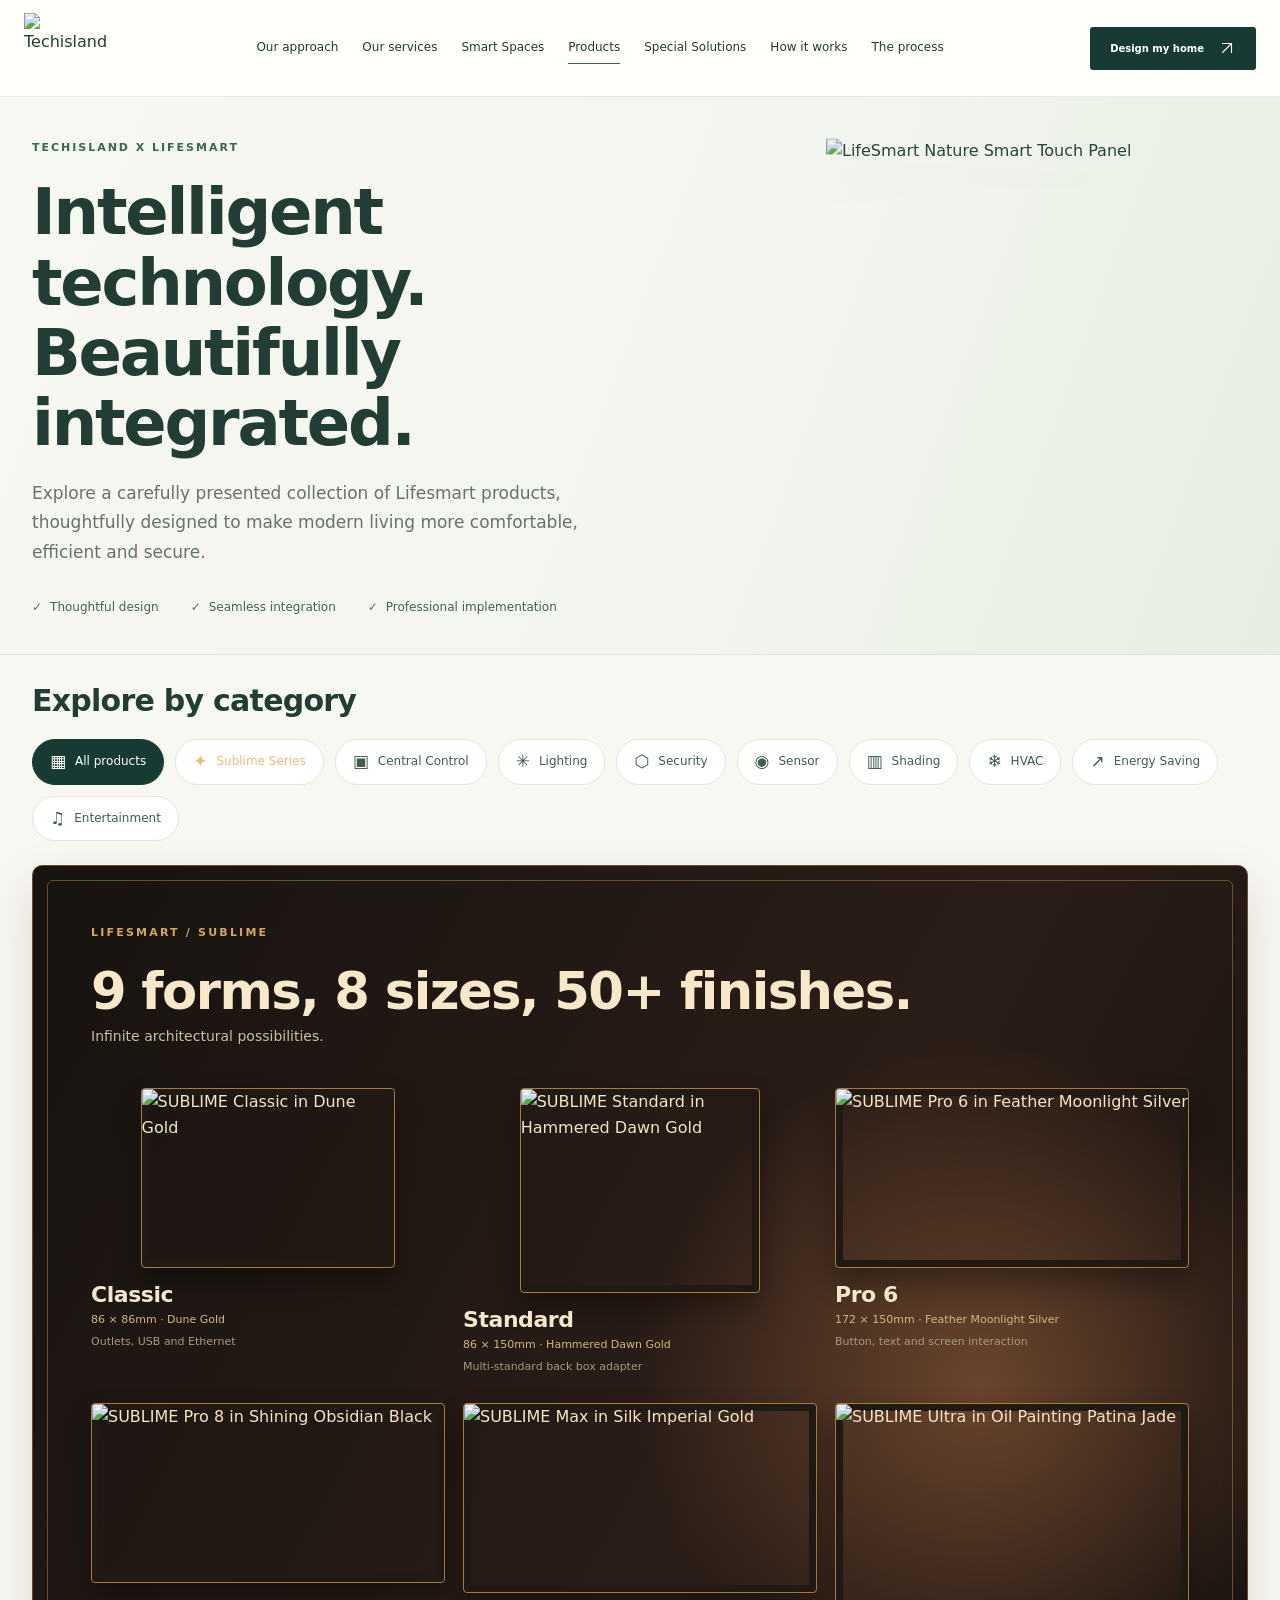
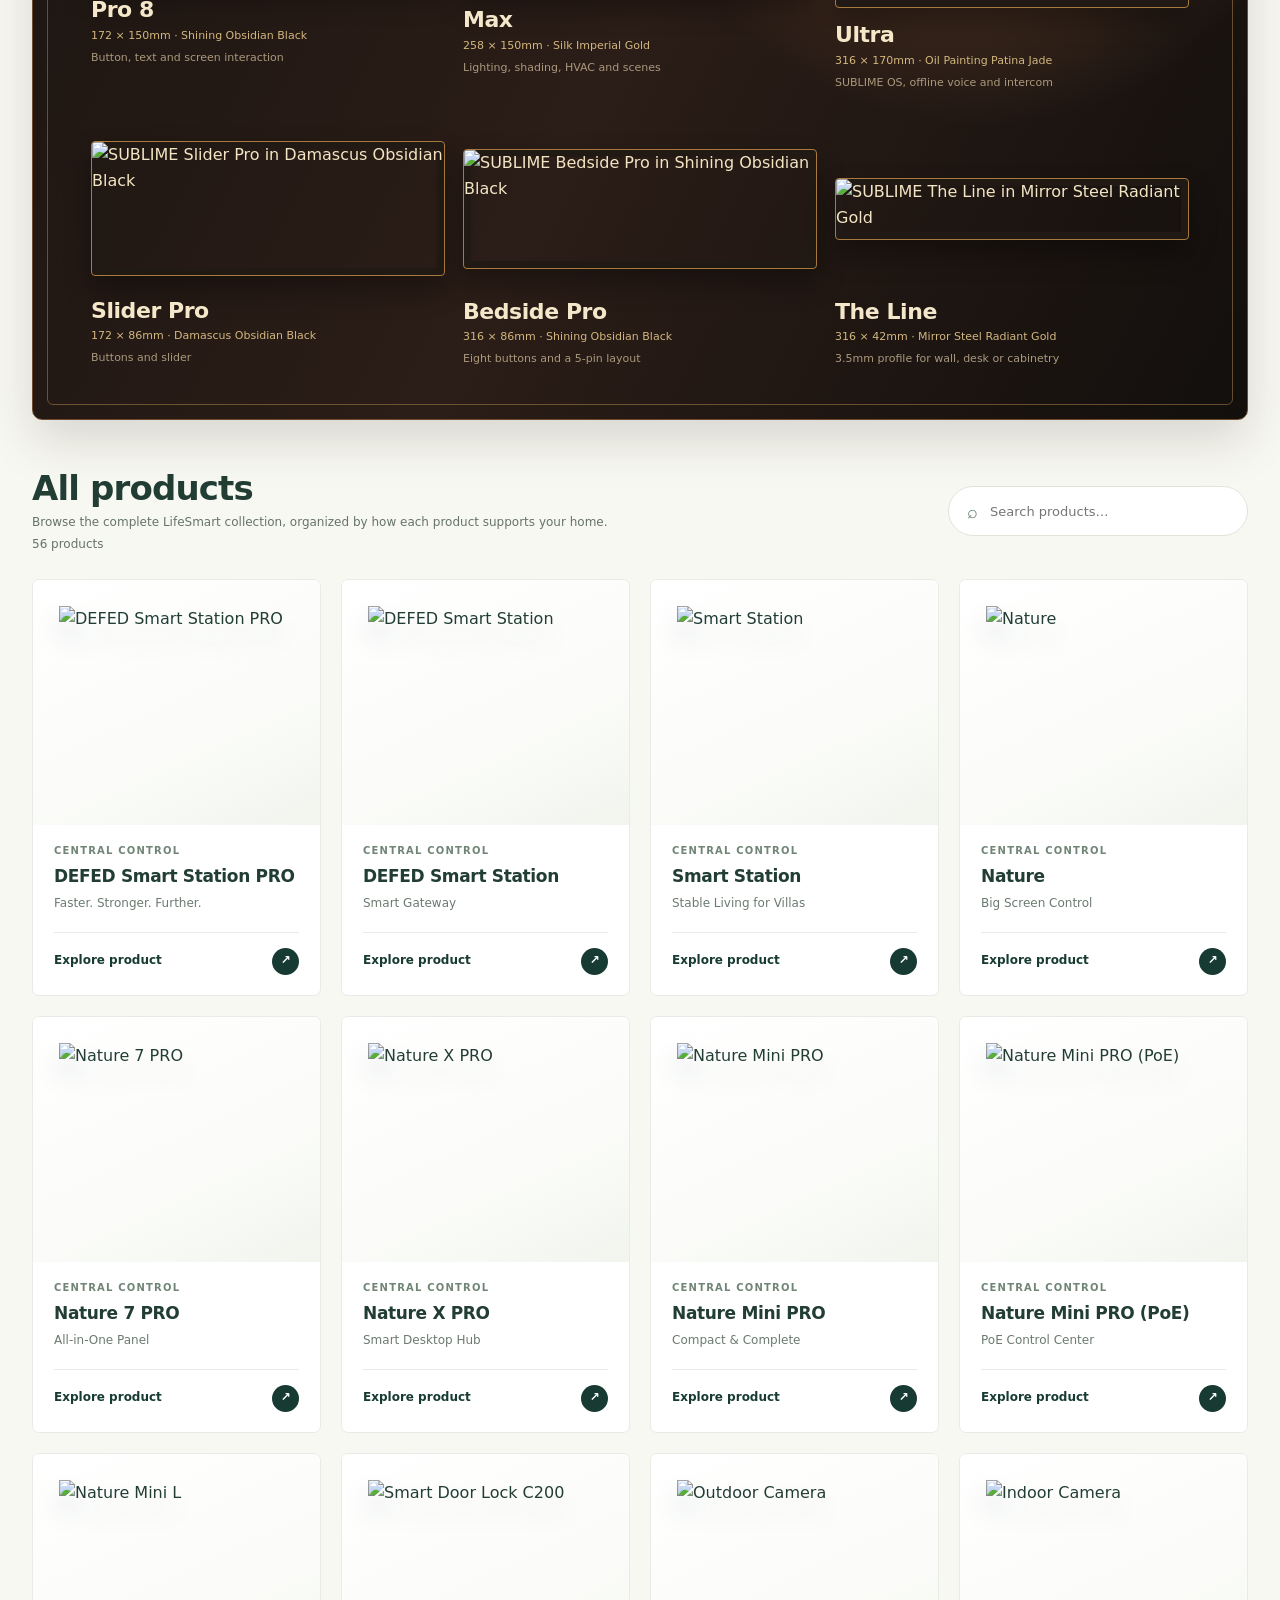
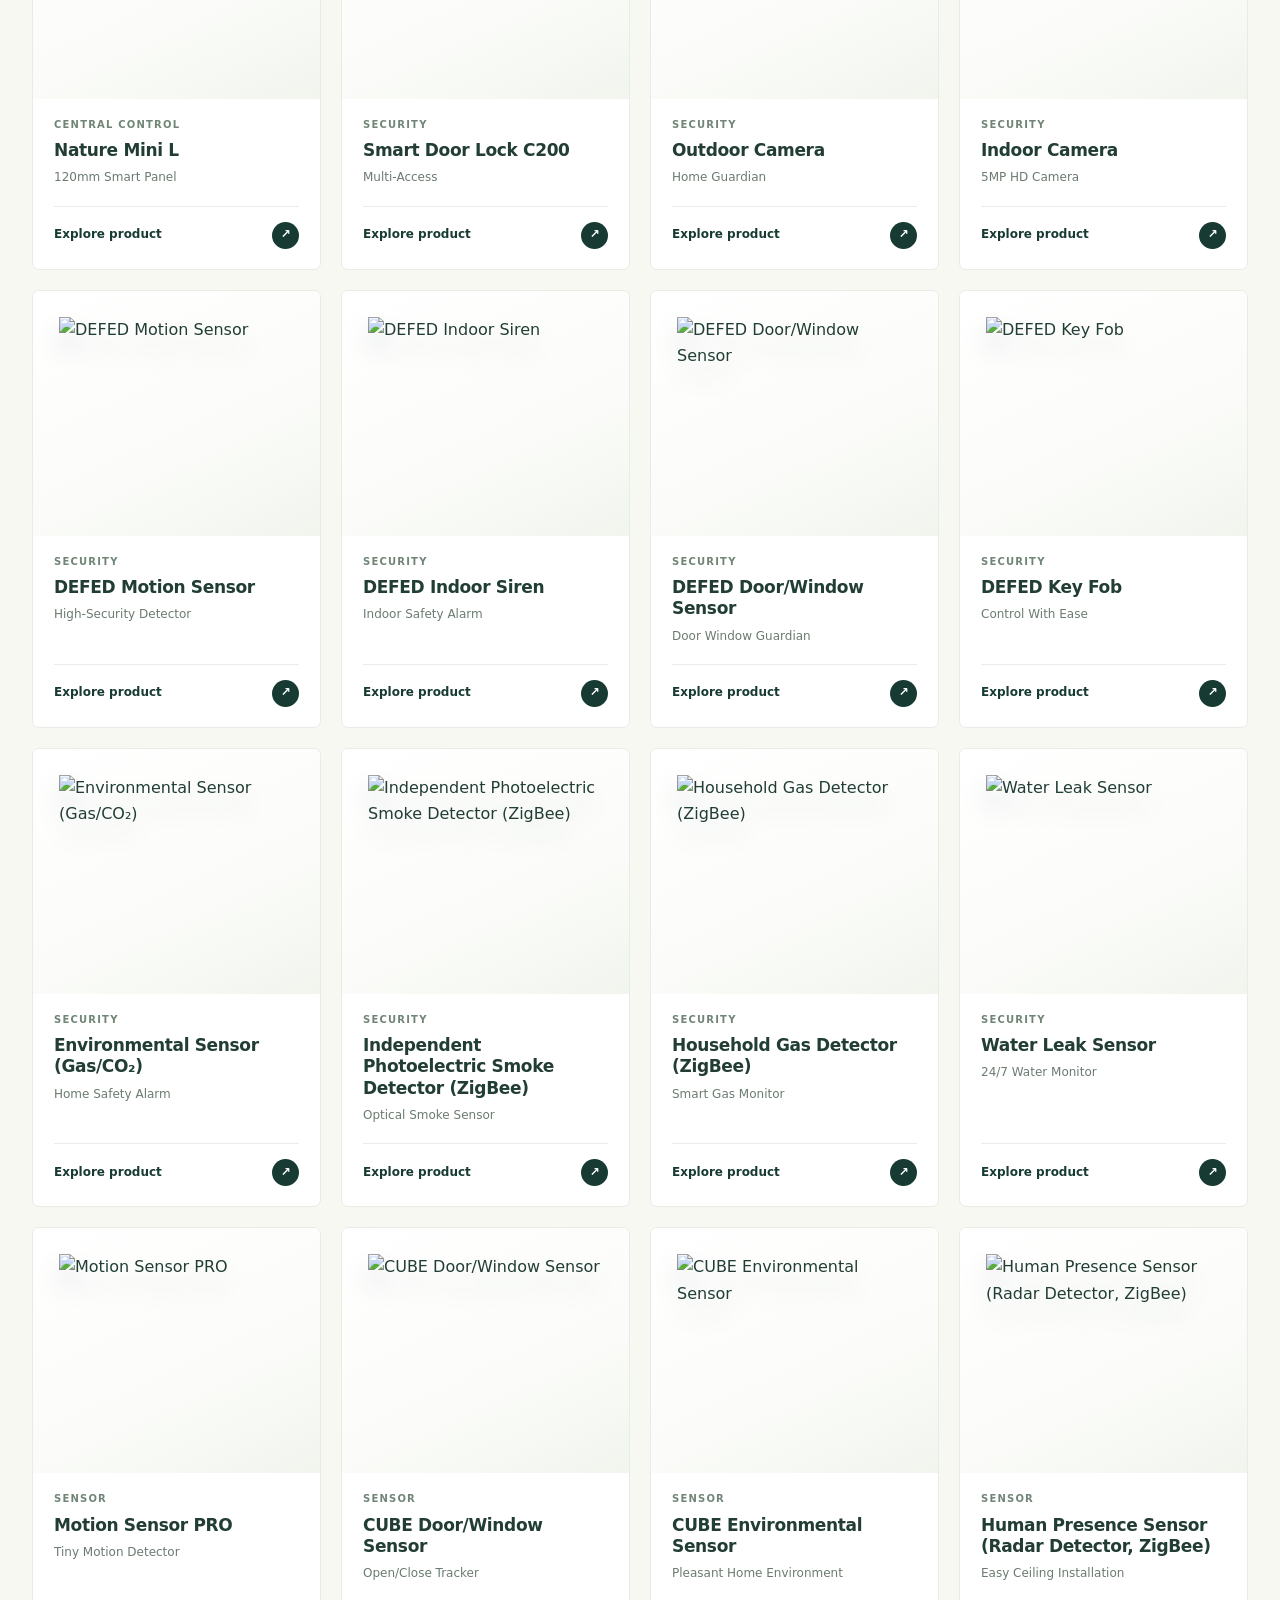
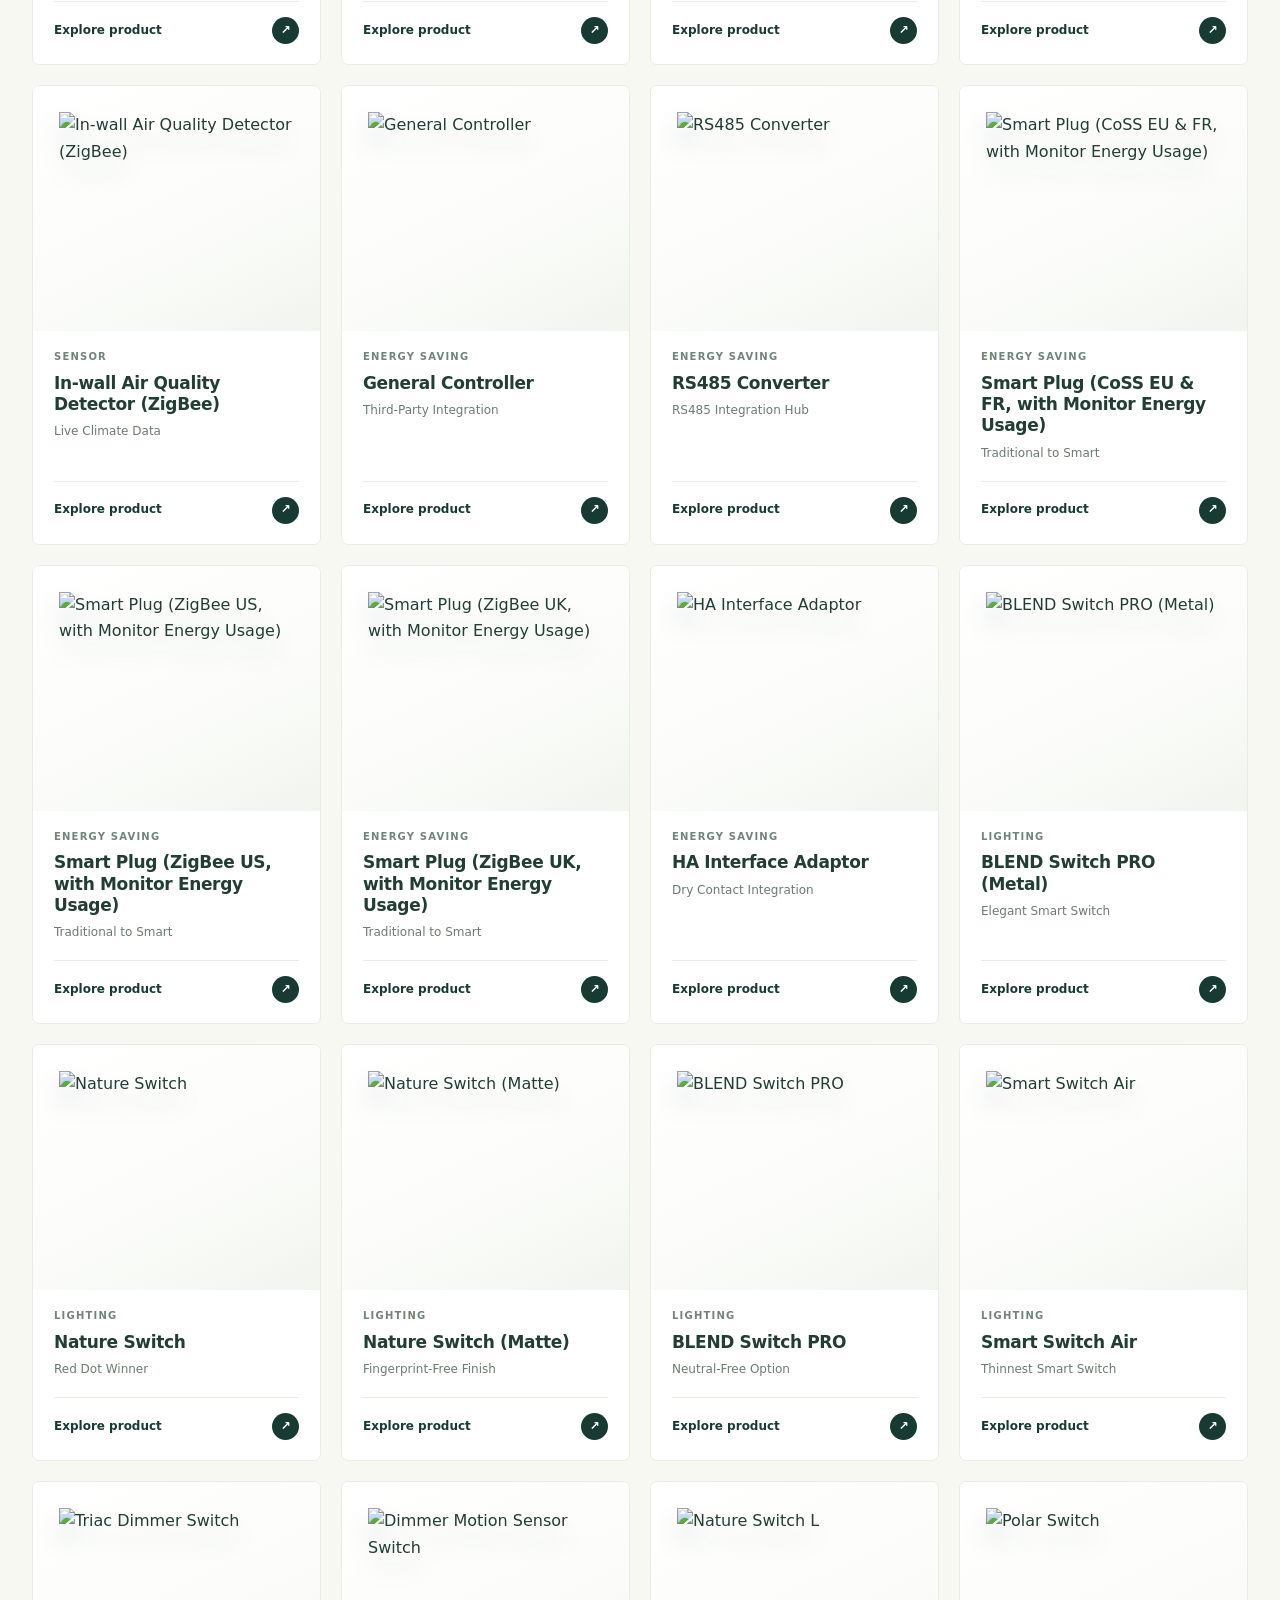
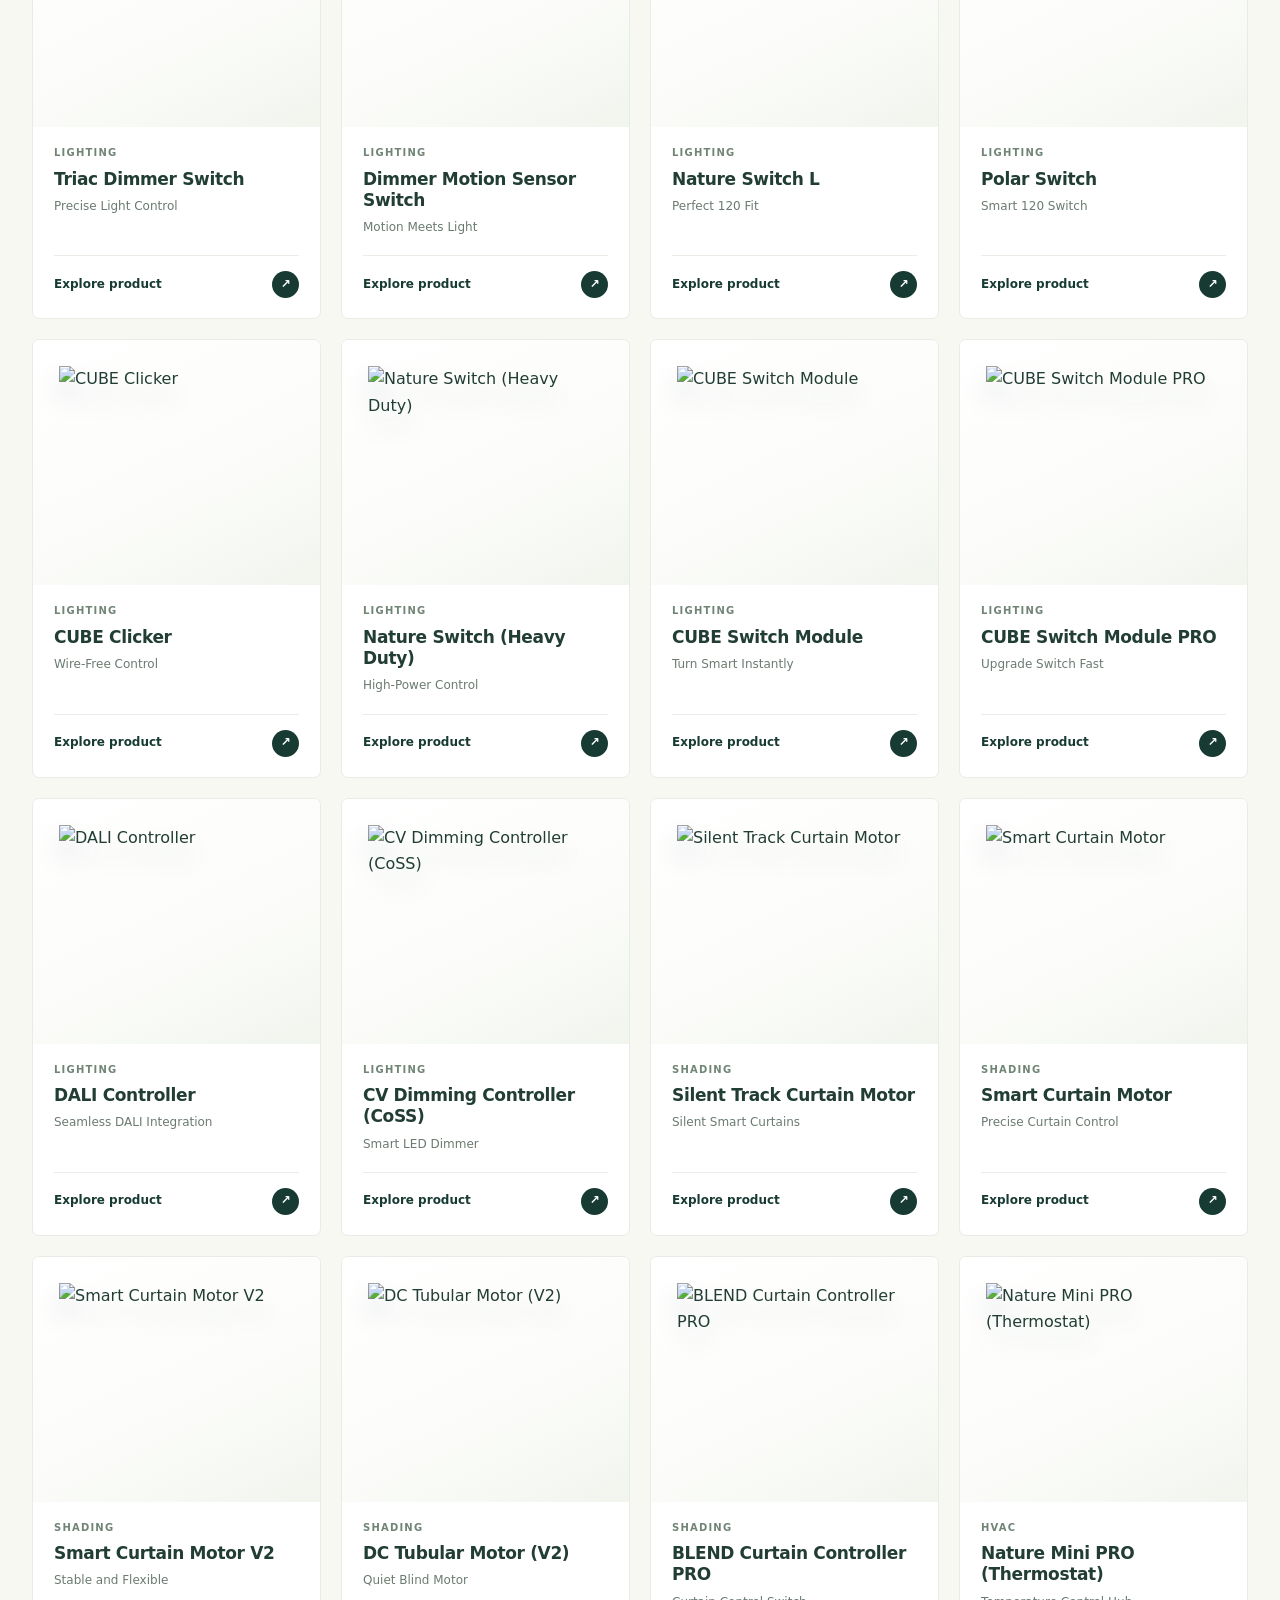
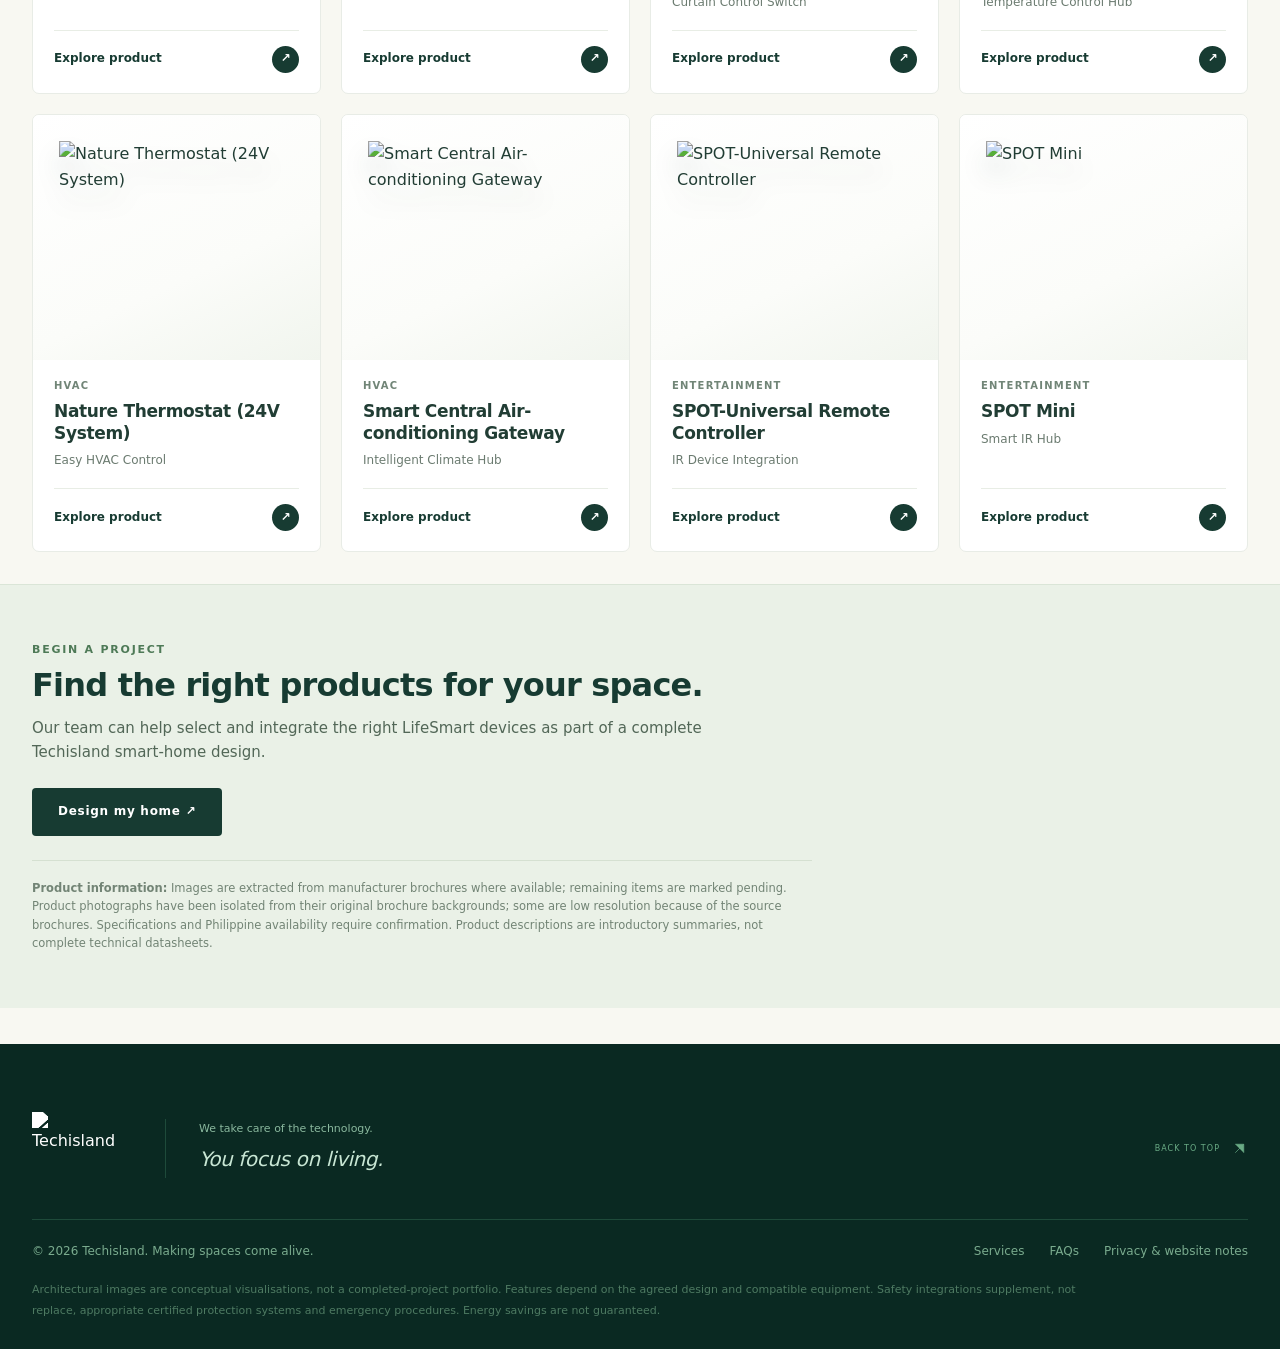
==== products/index.html @ 238e1020 "feat(security): secure admin portal, add firestore rules, fix back-to-top navigation, and update .gi" ====
<!doctype html>
<html lang="en">
  <head>
    <meta charset="utf-8" />
    <meta name="viewport" content="width=device-width,initial-scale=1" />
    <title>Products | Techisland</title>
    <link rel="icon" type="image/png" href="../assets/logo.png" />
    <link rel="stylesheet" href="../css/header.css" />
    <link rel="stylesheet" href="../css/products.css" />
  </head>
  <body id="top">
    <svg
      class="icon-library"
      xmlns="http://www.w3.org/2000/svg"
      aria-hidden="true"
      style="display: none"
    >
      <defs>
        <symbol id="i-up-right" viewBox="0 0 24 24">
          <path d="M6 18 18 6M6 6h12v12" />
        </symbol>
        <symbol id="i-menu" viewBox="0 0 24 24">
          <path d="M4 7h16M4 12h16M4 17h16" />
        </symbol>
        <symbol id="i-close" viewBox="0 0 24 24">
          <path d="m6 6 12 12M18 6 6 18" />
        </symbol>
      </defs>
    </svg>
    <header class="site-header">
      <div class="nav-shell">
        <a
          class="brand"
          href="../"
          aria-label="Techisland Smarthome, home"
          ><img
            src="../assets/logo.png"
            alt="Techisland"
            width="650"
            height="530"
          /><span class="brand-descriptor"
            >SMART HOME<br />DESIGN STUDIO</span
          ></a
        >
        <nav class="main-nav" id="main-nav" aria-label="Main navigation">
          <a href="../#approach">Our approach</a
          ><a href="../#services">Our services</a
          ><a href="../smart-spaces/">Smart Spaces</a
          ><a href="../products/" class="active">Products</a
          ><a href="../special-solutions/">Special Solutions</a
          ><a href="../#how-it-works">How it works</a
          ><a href="../#process">The process</a
          ><a class="nav-mobile-cta" href="../#consultation"
            >Design my home
            <svg class="icon" aria-hidden="true">
              <use href="#i-up-right"></use></svg
          ></a>
        </nav>
        <a
          class="button button-forest nav-cta"
          href="../#consultation"
          >Design my home
          <svg class="icon" aria-hidden="true">
            <use href="#i-up-right"></use></svg
        ></a>
        <button
          class="menu-toggle"
          aria-controls="main-nav"
          aria-expanded="false"
          aria-label="Open navigation"
        >
          <svg class="icon" aria-hidden="true"><use href="#i-menu"></use></svg>
        </button>
      </div>
    </header>
    <section class="catalog-hero">
      <img
        class="hero-device"
        src="../assets/products/touch-panel.svg"
        alt="LifeSmart Nature Smart Touch Panel"
      />
      <div class="wrap">
        <div class="eyebrow">Techisland x Lifesmart</div>
        <h1>Intelligent technology.<br />Beautifully integrated.</h1>
        <p>
          Explore a carefully presented collection of Lifesmart products,
          thoughtfully designed to make modern living more comfortable,
          efficient and secure.
        </p>
        <div class="hero-meta">
          <span>Thoughtful design</span><span>Seamless integration</span
          ><span>Professional implementation</span>
        </div>
      </div>
    </section>
    <main class="catalog-main">
      <div class="wrap">
        <div class="category-bar">
          <h2 class="category-title">Explore by category</h2>
          <div class="filters">
            <button type="button" class="filter-chip active" data-category="">
              <span class="chip-icon">▦</span><span>All products</span></button
            ><button
              type="button"
              class="filter-chip filter-chip-sublime"
              data-category="Sublime Series"
            >
              <span class="chip-icon">✦</span
              ><span>Sublime Series</span></button
            ><button
              type="button"
              class="filter-chip"
              data-category="Central Control"
            >
              <span class="chip-icon">▣</span
              ><span>Central Control</span></button
            ><button type="button" class="filter-chip" data-category="Lighting">
              <span class="chip-icon">✳</span><span>Lighting</span></button
            ><button type="button" class="filter-chip" data-category="Security">
              <span class="chip-icon">⬡</span><span>Security</span></button
            ><button type="button" class="filter-chip" data-category="Sensor">
              <span class="chip-icon">◉</span><span>Sensor</span></button
            ><button type="button" class="filter-chip" data-category="Shading">
              <span class="chip-icon">▥</span><span>Shading</span></button
            ><button type="button" class="filter-chip" data-category="HVAC">
              <span class="chip-icon">❄</span><span>HVAC</span></button
            ><button
              type="button"
              class="filter-chip"
              data-category="Energy Saving"
            >
              <span class="chip-icon">↗</span><span>Energy Saving</span></button
            ><button
              type="button"
              class="filter-chip"
              data-category="Entertainment"
            >
              <span class="chip-icon">♫</span><span>Entertainment</span>
            </button>
          </div>
        </div>
        <section
          class="sublime-series"
          id="sublime-series"
          aria-labelledby="sublime-series-title"
        >
          <div class="sublime-series-heading">
            <span class="sublime-eyebrow">LifeSmart / Sublime</span>
            <h2 id="sublime-series-title">9 forms, 8 sizes, 50+ finishes.</h2>
            <p>Infinite architectural possibilities.</p>
          </div>
          <div class="sublime-products">
            <article class="sublime-product">
              <div class="sublime-product-tile sublime-tile-small">
                <img
                  src="../assets/products/sublime/background-0.webp"
                  alt="SUBLIME Classic in Dune Gold"
                  loading="lazy"
                />
              </div>
              <h3>Classic</h3>
              <p>86 × 86mm · Dune Gold</p>
              <span>Outlets, USB and Ethernet</span>
            </article>
            <article class="sublime-product">
              <div class="sublime-product-tile sublime-tile-tall">
                <img
                  src="../assets/products/sublime/background-1.webp"
                  alt="SUBLIME Standard in Hammered Dawn Gold"
                  loading="lazy"
                />
              </div>
              <h3>Standard</h3>
              <p>86 × 150mm · Hammered Dawn Gold</p>
              <span>Multi-standard back box adapter</span>
            </article>
            <article class="sublime-product">
              <div class="sublime-product-tile sublime-tile-wide">
                <img
                  src="../assets/products/sublime/background-2.webp"
                  alt="SUBLIME Pro 6 in Feather Moonlight Silver"
                  loading="lazy"
                />
              </div>
              <h3>Pro 6</h3>
              <p>172 × 150mm · Feather Moonlight Silver</p>
              <span>Button, text and screen interaction</span>
            </article>
            <article class="sublime-product">
              <div
                class="sublime-product-tile sublime-tile-wide sublime-tile-black"
              >
                <img
                  src="../assets/products/sublime/background-3.webp"
                  alt="SUBLIME Pro 8 in Shining Obsidian Black"
                  loading="lazy"
                />
              </div>
              <h3>Pro 8</h3>
              <p>172 × 150mm · Shining Obsidian Black</p>
              <span>Button, text and screen interaction</span>
            </article>
            <article class="sublime-product">
              <div class="sublime-product-tile sublime-tile-max">
                <img
                  src="../assets/products/sublime/background-4.webp"
                  alt="SUBLIME Max in Silk Imperial Gold"
                  loading="lazy"
                />
              </div>
              <h3>Max</h3>
              <p>258 × 150mm · Silk Imperial Gold</p>
              <span>Lighting, shading, HVAC and scenes</span>
            </article>
            <article class="sublime-product">
              <div class="sublime-product-tile sublime-tile-ultra">
                <img
                  src="../assets/products/sublime/background-8.webp"
                  alt="SUBLIME Ultra in Oil Painting Patina Jade"
                  loading="lazy"
                />
              </div>
              <h3>Ultra</h3>
              <p>316 × 170mm · Oil Painting Patina Jade</p>
              <span>SUBLIME OS, offline voice and intercom</span>
            </article>
            <article class="sublime-product">
              <div class="sublime-product-tile sublime-tile-slider">
                <img
                  src="../assets/products/sublime/background-5.webp"
                  alt="SUBLIME Slider Pro in Damascus Obsidian Black"
                  loading="lazy"
                />
              </div>
              <h3>Slider Pro</h3>
              <p>172 × 86mm · Damascus Obsidian Black</p>
              <span>Buttons and slider</span>
            </article>
            <article class="sublime-product">
              <div class="sublime-product-tile sublime-tile-bedside">
                <img
                  src="../assets/products/sublime/background-6.webp"
                  alt="SUBLIME Bedside Pro in Shining Obsidian Black"
                  loading="lazy"
                />
              </div>
              <h3>Bedside Pro</h3>
              <p>316 × 86mm · Shining Obsidian Black</p>
              <span>Eight buttons and a 5-pin layout</span>
            </article>
            <article class="sublime-product">
              <div class="sublime-product-tile sublime-tile-line">
                <img
                  src="../assets/products/sublime/background-7.webp"
                  alt="SUBLIME The Line in Mirror Steel Radiant Gold"
                  loading="lazy"
                />
              </div>
              <h3>The Line</h3>
              <p>316 × 42mm · Mirror Steel Radiant Gold</p>
              <span>3.5mm profile for wall, desk or cabinetry</span>
            </article>
          </div>
        </section>
        <div class="list-head">
          <div>
            <h2 id="listing-title">All products</h2>
            <p id="listing-description">
              Browse the complete LifeSmart collection, organized by how each
              product supports your home.
            </p>
            <p id="result-count">56 products</p>
          </div>
          <label class="search-wrap"
            ><span>⌕</span
            ><input
              id="product-search"
              type="search"
              placeholder="Search products…"
              aria-label="Search LifeSmart products"
          /></label>
        </div>
        <div class="products-grid" id="product-grid">
          <article
            class="product-card"
            data-category="Central Control"
            data-name="defed smart station pro"
          >
            <div class="product-art">
              <img
                src="../assets/products/defed-smart-station-pro.webp"
                loading="lazy"
                alt="DEFED Smart Station PRO"
              />
            </div>
            <div class="product-info">
              <span class="product-category">Central Control</span>
              <h3>DEFED Smart Station PRO</h3>
              <p>Faster. Stronger. Further.</p>
              <button
                type="button"
                class="details-btn"
                aria-label="View details for DEFED Smart Station PRO"
                data-product="DEFED Smart Station PRO"
              >
                Explore product <span>↗</span>
              </button>
            </div>
          </article>
          <article
            class="product-card"
            data-category="Central Control"
            data-name="defed smart station"
          >
            <div class="product-art">
              <img
                src="../assets/products/defed-smart-station.webp"
                loading="lazy"
                alt="DEFED Smart Station"
              />
            </div>
            <div class="product-info">
              <span class="product-category">Central Control</span>
              <h3>DEFED Smart Station</h3>
              <p>Smart Gateway</p>
              <button
                type="button"
                class="details-btn"
                aria-label="View details for DEFED Smart Station"
                data-product="DEFED Smart Station"
              >
                Explore product <span>↗</span>
              </button>
            </div>
          </article>
          <article
            class="product-card"
            data-category="Central Control"
            data-name="smart station"
          >
            <div class="product-art">
              <img
                src="../assets/products/smart-station.webp"
                loading="lazy"
                alt="Smart Station"
              />
            </div>
            <div class="product-info">
              <span class="product-category">Central Control</span>
              <h3>Smart Station</h3>
              <p>Stable Living for Villas</p>
              <button
                type="button"
                class="details-btn"
                aria-label="View details for Smart Station"
                data-product="Smart Station"
              >
                Explore product <span>↗</span>
              </button>
            </div>
          </article>
          <article
            class="product-card"
            data-category="Central Control"
            data-name="nature"
          >
            <div class="product-art">
              <img
                src="../assets/products/nature.webp"
                loading="lazy"
                alt="Nature"
              />
            </div>
            <div class="product-info">
              <span class="product-category">Central Control</span>
              <h3>Nature</h3>
              <p>Big Screen Control</p>
              <button
                type="button"
                class="details-btn"
                aria-label="View details for Nature"
                data-product="Nature"
              >
                Explore product <span>↗</span>
              </button>
            </div>
          </article>
          <article
            class="product-card"
            data-category="Central Control"
            data-name="nature 7 pro"
          >
            <div class="product-art">
              <img
                src="../assets/products/nature-7-pro.webp"
                loading="lazy"
                alt="Nature 7 PRO"
              />
            </div>
            <div class="product-info">
              <span class="product-category">Central Control</span>
              <h3>Nature 7 PRO</h3>
              <p>All-in-One Panel</p>
              <button
                type="button"
                class="details-btn"
                aria-label="View details for Nature 7 PRO"
                data-product="Nature 7 PRO"
              >
                Explore product <span>↗</span>
              </button>
            </div>
          </article>
          <article
            class="product-card"
            data-category="Central Control"
            data-name="nature x pro"
          >
            <div class="product-art">
              <img
                src="../assets/products/nature-x-pro.webp"
                loading="lazy"
                alt="Nature X PRO"
              />
            </div>
            <div class="product-info">
              <span class="product-category">Central Control</span>
              <h3>Nature X PRO</h3>
              <p>Smart Desktop Hub</p>
              <button
                type="button"
                class="details-btn"
                aria-label="View details for Nature X PRO"
                data-product="Nature X PRO"
              >
                Explore product <span>↗</span>
              </button>
            </div>
          </article>
          <article
            class="product-card"
            data-category="Central Control"
            data-name="nature mini pro"
          >
            <div class="product-art">
              <img
                src="../assets/products/nature-mini-pro.webp"
                loading="lazy"
                alt="Nature Mini PRO"
              />
            </div>
            <div class="product-info">
              <span class="product-category">Central Control</span>
              <h3>Nature Mini PRO</h3>
              <p>Compact &amp; Complete</p>
              <button
                type="button"
                class="details-btn"
                aria-label="View details for Nature Mini PRO"
                data-product="Nature Mini PRO"
              >
                Explore product <span>↗</span>
              </button>
            </div>
          </article>
          <article
            class="product-card"
            data-category="Central Control"
            data-name="nature mini pro poe"
          >
            <div class="product-art">
              <img
                src="../assets/products/nature-mini-pro-poe.webp"
                loading="lazy"
                alt="Nature Mini PRO (PoE)"
              />
            </div>
            <div class="product-info">
              <span class="product-category">Central Control</span>
              <h3>Nature Mini PRO (PoE)</h3>
              <p>PoE Control Center</p>
              <button
                type="button"
                class="details-btn"
                aria-label="View details for Nature Mini PRO (PoE)"
                data-product="Nature Mini PRO (PoE)"
              >
                Explore product <span>↗</span>
              </button>
            </div>
          </article>
          <article
            class="product-card"
            data-category="Central Control"
            data-name="nature mini l"
          >
            <div class="product-art">
              <img
                src="../assets/products/nature-mini-l.webp"
                loading="lazy"
                alt="Nature Mini L"
              />
            </div>
            <div class="product-info">
              <span class="product-category">Central Control</span>
              <h3>Nature Mini L</h3>
              <p>120mm Smart Panel</p>
              <button
                type="button"
                class="details-btn"
                aria-label="View details for Nature Mini L"
                data-product="Nature Mini L"
              >
                Explore product <span>↗</span>
              </button>
            </div>
          </article>
          <article
            class="product-card"
            data-category="Security"
            data-name="smart door lock c200"
          >
            <div class="product-art">
              <img
                src="../assets/products/smart-door-lock-c200.webp"
                loading="lazy"
                alt="Smart Door Lock C200"
              />
            </div>
            <div class="product-info">
              <span class="product-category">Security</span>
              <h3>Smart Door Lock C200</h3>
              <p>Multi-Access</p>
              <button
                type="button"
                class="details-btn"
                aria-label="View details for Smart Door Lock C200"
                data-product="Smart Door Lock C200"
              >
                Explore product <span>↗</span>
              </button>
            </div>
          </article>
          <article
            class="product-card"
            data-category="Security"
            data-name="outdoor camera"
          >
            <div class="product-art">
              <img
                src="../assets/products/outdoor-camera.webp"
                loading="lazy"
                alt="Outdoor Camera"
              />
            </div>
            <div class="product-info">
              <span class="product-category">Security</span>
              <h3>Outdoor Camera</h3>
              <p>Home Guardian</p>
              <button
                type="button"
                class="details-btn"
                aria-label="View details for Outdoor Camera"
                data-product="Outdoor Camera"
              >
                Explore product <span>↗</span>
              </button>
            </div>
          </article>
          <article
            class="product-card"
            data-category="Security"
            data-name="indoor camera"
          >
            <div class="product-art">
              <img
                src="../assets/products/indoor-camera.webp"
                loading="lazy"
                alt="Indoor Camera"
              />
            </div>
            <div class="product-info">
              <span class="product-category">Security</span>
              <h3>Indoor Camera</h3>
              <p>5MP HD Camera</p>
              <button
                type="button"
                class="details-btn"
                aria-label="View details for Indoor Camera"
                data-product="Indoor Camera"
              >
                Explore product <span>↗</span>
              </button>
            </div>
          </article>
          <article
            class="product-card"
            data-category="Security"
            data-name="defed motion sensor"
          >
            <div class="product-art">
              <img
                src="../assets/products/defed-motion-sensor.webp"
                loading="lazy"
                alt="DEFED Motion Sensor"
              />
            </div>
            <div class="product-info">
              <span class="product-category">Security</span>
              <h3>DEFED Motion Sensor</h3>
              <p>High-Security Detector</p>
              <button
                type="button"
                class="details-btn"
                aria-label="View details for DEFED Motion Sensor"
                data-product="DEFED Motion Sensor"
              >
                Explore product <span>↗</span>
              </button>
            </div>
          </article>
          <article
            class="product-card"
            data-category="Security"
            data-name="defed indoor siren"
          >
            <div class="product-art">
              <img
                src="../assets/products/defed-indoor-siren.webp"
                loading="lazy"
                alt="DEFED Indoor Siren"
              />
            </div>
            <div class="product-info">
              <span class="product-category">Security</span>
              <h3>DEFED Indoor Siren</h3>
              <p>Indoor Safety Alarm</p>
              <button
                type="button"
                class="details-btn"
                aria-label="View details for DEFED Indoor Siren"
                data-product="DEFED Indoor Siren"
              >
                Explore product <span>↗</span>
              </button>
            </div>
          </article>
          <article
            class="product-card"
            data-category="Security"
            data-name="defed door window sensor"
          >
            <div class="product-art">
              <img
                src="../assets/products/defed-door-window-sensor.webp"
                loading="lazy"
                alt="DEFED Door/Window Sensor"
              />
            </div>
            <div class="product-info">
              <span class="product-category">Security</span>
              <h3>DEFED Door/Window Sensor</h3>
              <p>Door Window Guardian</p>
              <button
                type="button"
                class="details-btn"
                aria-label="View details for DEFED Door/Window Sensor"
                data-product="DEFED Door/Window Sensor"
              >
                Explore product <span>↗</span>
              </button>
            </div>
          </article>
          <article
            class="product-card"
            data-category="Security"
            data-name="defed key fob"
          >
            <div class="product-art">
              <img
                src="../assets/products/defed-key-fob.webp"
                loading="lazy"
                alt="DEFED Key Fob"
              />
            </div>
            <div class="product-info">
              <span class="product-category">Security</span>
              <h3>DEFED Key Fob</h3>
              <p>Control With Ease</p>
              <button
                type="button"
                class="details-btn"
                aria-label="View details for DEFED Key Fob"
                data-product="DEFED Key Fob"
              >
                Explore product <span>↗</span>
              </button>
            </div>
          </article>
          <article
            class="product-card"
            data-category="Security"
            data-name="environmental sensor gas co"
          >
            <div class="product-art">
              <img
                src="../assets/products/environmental-sensor-gas-co2.webp"
                loading="lazy"
                alt="Environmental Sensor (Gas/CO₂)"
              />
            </div>
            <div class="product-info">
              <span class="product-category">Security</span>
              <h3>Environmental Sensor (Gas/CO₂)</h3>
              <p>Home Safety Alarm</p>
              <button
                type="button"
                class="details-btn"
                aria-label="View details for Environmental Sensor (Gas/CO₂)"
                data-product="Environmental Sensor (Gas/CO₂)"
              >
                Explore product <span>↗</span>
              </button>
            </div>
          </article>
          <article
            class="product-card"
            data-category="Security"
            data-name="independent photoelectric smoke detector zigbee"
          >
            <div class="product-art">
              <img
                src="../assets/products/independent-photoelectric-smoke-detector-zigbee.webp"
                loading="lazy"
                alt="Independent Photoelectric Smoke Detector (ZigBee)"
              />
            </div>
            <div class="product-info">
              <span class="product-category">Security</span>
              <h3>Independent Photoelectric Smoke Detector (ZigBee)</h3>
              <p>Optical Smoke Sensor</p>
              <button
                type="button"
                class="details-btn"
                aria-label="View details for Independent Photoelectric Smoke Detector (ZigBee)"
                data-product="Independent Photoelectric Smoke Detector (ZigBee)"
              >
                Explore product <span>↗</span>
              </button>
            </div>
          </article>
          <article
            class="product-card"
            data-category="Security"
            data-name="household gas detector zigbee"
          >
            <div class="product-art">
              <img
                src="../assets/products/household-gas-detector-zigbee.webp"
                loading="lazy"
                alt="Household Gas Detector (ZigBee)"
              />
            </div>
            <div class="product-info">
              <span class="product-category">Security</span>
              <h3>Household Gas Detector (ZigBee)</h3>
              <p>Smart Gas Monitor</p>
              <button
                type="button"
                class="details-btn"
                aria-label="View details for Household Gas Detector (ZigBee)"
                data-product="Household Gas Detector (ZigBee)"
              >
                Explore product <span>↗</span>
              </button>
            </div>
          </article>
          <article
            class="product-card"
            data-category="Security"
            data-name="water leak sensor"
          >
            <div class="product-art">
              <img
                src="../assets/products/water-leak-sensor.webp"
                loading="lazy"
                alt="Water Leak Sensor"
              />
            </div>
            <div class="product-info">
              <span class="product-category">Security</span>
              <h3>Water Leak Sensor</h3>
              <p>24/7 Water Monitor</p>
              <button
                type="button"
                class="details-btn"
                aria-label="View details for Water Leak Sensor"
                data-product="Water Leak Sensor"
              >
                Explore product <span>↗</span>
              </button>
            </div>
          </article>
          <article
            class="product-card"
            data-category="Sensor"
            data-name="motion sensor pro"
          >
            <div class="product-art">
              <img
                src="../assets/products/motion-sensor-pro.webp"
                loading="lazy"
                alt="Motion Sensor PRO"
              />
            </div>
            <div class="product-info">
              <span class="product-category">Sensor</span>
              <h3>Motion Sensor PRO</h3>
              <p>Tiny Motion Detector</p>
              <button
                type="button"
                class="details-btn"
                aria-label="View details for Motion Sensor PRO"
                data-product="Motion Sensor PRO"
              >
                Explore product <span>↗</span>
              </button>
            </div>
          </article>
          <article
            class="product-card"
            data-category="Sensor"
            data-name="cube door window sensor"
          >
            <div class="product-art">
              <img
                src="../assets/products/cube-door-window-sensor.webp"
                loading="lazy"
                alt="CUBE Door/Window Sensor"
              />
            </div>
            <div class="product-info">
              <span class="product-category">Sensor</span>
              <h3>CUBE Door/Window Sensor</h3>
              <p>Open/Close Tracker</p>
              <button
                type="button"
                class="details-btn"
                aria-label="View details for CUBE Door/Window Sensor"
                data-product="CUBE Door/Window Sensor"
              >
                Explore product <span>↗</span>
              </button>
            </div>
          </article>
          <article
            class="product-card"
            data-category="Sensor"
            data-name="cube environmental sensor"
          >
            <div class="product-art">
              <img
                src="../assets/products/cube-environmental-sensor.webp"
                loading="lazy"
                alt="CUBE Environmental Sensor"
              />
            </div>
            <div class="product-info">
              <span class="product-category">Sensor</span>
              <h3>CUBE Environmental Sensor</h3>
              <p>Pleasant Home Environment</p>
              <button
                type="button"
                class="details-btn"
                aria-label="View details for CUBE Environmental Sensor"
                data-product="CUBE Environmental Sensor"
              >
                Explore product <span>↗</span>
              </button>
            </div>
          </article>
          <article
            class="product-card"
            data-category="Sensor"
            data-name="human presence sensor radar detector zigbee"
          >
            <div class="product-art">
              <img
                src="../assets/products/human-presence-sensor-radar-detector-zigbee.webp"
                loading="lazy"
                alt="Human Presence Sensor (Radar Detector, ZigBee)"
              />
            </div>
            <div class="product-info">
              <span class="product-category">Sensor</span>
              <h3>Human Presence Sensor (Radar Detector, ZigBee)</h3>
              <p>Easy Ceiling Installation</p>
              <button
                type="button"
                class="details-btn"
                aria-label="View details for Human Presence Sensor (Radar Detector, ZigBee)"
                data-product="Human Presence Sensor (Radar Detector, ZigBee)"
              >
                Explore product <span>↗</span>
              </button>
            </div>
          </article>
          <article
            class="product-card"
            data-category="Sensor"
            data-name="in wall air quality detector zigbee"
          >
            <div class="product-art">
              <img
                src="../assets/products/in-wall-air-quality-detector-zigbee.webp"
                loading="lazy"
                alt="In-wall Air Quality Detector (ZigBee)"
              />
            </div>
            <div class="product-info">
              <span class="product-category">Sensor</span>
              <h3>In-wall Air Quality Detector (ZigBee)</h3>
              <p>Live Climate Data</p>
              <button
                type="button"
                class="details-btn"
                aria-label="View details for In-wall Air Quality Detector (ZigBee)"
                data-product="In-wall Air Quality Detector (ZigBee)"
              >
                Explore product <span>↗</span>
              </button>
            </div>
          </article>
          <article
            class="product-card"
            data-category="Energy Saving"
            data-name="general controller"
          >
            <div class="product-art">
              <img
                src="../assets/products/general-controller.webp"
                loading="lazy"
                alt="General Controller"
              />
            </div>
            <div class="product-info">
              <span class="product-category">Energy Saving</span>
              <h3>General Controller</h3>
              <p>Third-Party Integration</p>
              <button
                type="button"
                class="details-btn"
                aria-label="View details for General Controller"
                data-product="General Controller"
              >
                Explore product <span>↗</span>
              </button>
            </div>
          </article>
          <article
            class="product-card"
            data-category="Energy Saving"
            data-name="rs485 converter"
          >
            <div class="product-art">
              <img
                src="../assets/products/rs485-converter.webp"
                loading="lazy"
                alt="RS485 Converter"
              />
            </div>
            <div class="product-info">
              <span class="product-category">Energy Saving</span>
              <h3>RS485 Converter</h3>
              <p>RS485 Integration Hub</p>
              <button
                type="button"
                class="details-btn"
                aria-label="View details for RS485 Converter"
                data-product="RS485 Converter"
              >
                Explore product <span>↗</span>
              </button>
            </div>
          </article>
          <article
            class="product-card"
            data-category="Energy Saving"
            data-name="smart plug coss eu fr with monitor energy usage"
          >
            <div class="product-art">
              <img
                src="../assets/products/smart-plug-coss-eu-fr.webp"
                loading="lazy"
                alt="Smart Plug (CoSS EU &amp; FR, with Monitor Energy Usage)"
              />
            </div>
            <div class="product-info">
              <span class="product-category">Energy Saving</span>
              <h3>Smart Plug (CoSS EU &amp; FR, with Monitor Energy Usage)</h3>
              <p>Traditional to Smart</p>
              <button
                type="button"
                class="details-btn"
                aria-label="View details for Smart Plug (CoSS EU &amp; FR, with Monitor Energy Usage)"
                data-product="Smart Plug (CoSS EU &amp; FR, with Monitor Energy Usage)"
              >
                Explore product <span>↗</span>
              </button>
            </div>
          </article>
          <article
            class="product-card"
            data-category="Energy Saving"
            data-name="smart plug zigbee us with monitor energy usage"
          >
            <div class="product-art">
              <img
                src="../assets/products/smart-plug-zigbee-us.webp"
                loading="lazy"
                alt="Smart Plug (ZigBee US, with Monitor Energy Usage)"
              />
            </div>
            <div class="product-info">
              <span class="product-category">Energy Saving</span>
              <h3>Smart Plug (ZigBee US, with Monitor Energy Usage)</h3>
              <p>Traditional to Smart</p>
              <button
                type="button"
                class="details-btn"
                aria-label="View details for Smart Plug (ZigBee US, with Monitor Energy Usage)"
                data-product="Smart Plug (ZigBee US, with Monitor Energy Usage)"
              >
                Explore product <span>↗</span>
              </button>
            </div>
          </article>
          <article
            class="product-card"
            data-category="Energy Saving"
            data-name="smart plug zigbee uk with monitor energy usage"
          >
            <div class="product-art">
              <img
                src="../assets/products/smart-plug-zigbee-uk.webp"
                loading="lazy"
                alt="Smart Plug (ZigBee UK, with Monitor Energy Usage)"
              />
            </div>
            <div class="product-info">
              <span class="product-category">Energy Saving</span>
              <h3>Smart Plug (ZigBee UK, with Monitor Energy Usage)</h3>
              <p>Traditional to Smart</p>
              <button
                type="button"
                class="details-btn"
                aria-label="View details for Smart Plug (ZigBee UK, with Monitor Energy Usage)"
                data-product="Smart Plug (ZigBee UK, with Monitor Energy Usage)"
              >
                Explore product <span>↗</span>
              </button>
            </div>
          </article>
          <article
            class="product-card"
            data-category="Energy Saving"
            data-name="ha interface adaptor"
          >
            <div class="product-art">
              <img
                src="../assets/products/ha-interface-adaptor.webp"
                loading="lazy"
                alt="HA Interface Adaptor"
              />
            </div>
            <div class="product-info">
              <span class="product-category">Energy Saving</span>
              <h3>HA Interface Adaptor</h3>
              <p>Dry Contact Integration</p>
              <button
                type="button"
                class="details-btn"
                aria-label="View details for HA Interface Adaptor"
                data-product="HA Interface Adaptor"
              >
                Explore product <span>↗</span>
              </button>
            </div>
          </article>
          <article
            class="product-card"
            data-category="Lighting"
            data-name="blend switch pro metal"
          >
            <div class="product-art">
              <img
                src="../assets/products/blend-switch-pro-metal.webp"
                loading="lazy"
                alt="BLEND Switch PRO (Metal)"
              />
            </div>
            <div class="product-info">
              <span class="product-category">Lighting</span>
              <h3>BLEND Switch PRO (Metal)</h3>
              <p>Elegant Smart Switch</p>
              <button
                type="button"
                class="details-btn"
                aria-label="View details for BLEND Switch PRO (Metal)"
                data-product="BLEND Switch PRO (Metal)"
              >
                Explore product <span>↗</span>
              </button>
            </div>
          </article>
          <article
            class="product-card"
            data-category="Lighting"
            data-name="nature switch"
          >
            <div class="product-art">
              <img
                src="../assets/products/nature-switch.webp"
                loading="lazy"
                alt="Nature Switch"
              />
            </div>
            <div class="product-info">
              <span class="product-category">Lighting</span>
              <h3>Nature Switch</h3>
              <p>Red Dot Winner</p>
              <button
                type="button"
                class="details-btn"
                aria-label="View details for Nature Switch"
                data-product="Nature Switch"
              >
                Explore product <span>↗</span>
              </button>
            </div>
          </article>
          <article
            class="product-card"
            data-category="Lighting"
            data-name="nature switch matte"
          >
            <div class="product-art">
              <img
                src="../assets/products/nature-switch-matte.webp"
                loading="lazy"
                alt="Nature Switch (Matte)"
              />
            </div>
            <div class="product-info">
              <span class="product-category">Lighting</span>
              <h3>Nature Switch (Matte)</h3>
              <p>Fingerprint-Free Finish</p>
              <button
                type="button"
                class="details-btn"
                aria-label="View details for Nature Switch (Matte)"
                data-product="Nature Switch (Matte)"
              >
                Explore product <span>↗</span>
              </button>
            </div>
          </article>
          <article
            class="product-card"
            data-category="Lighting"
            data-name="blend switch pro"
          >
            <div class="product-art">
              <img
                src="../assets/products/blend-switch-pro.webp"
                loading="lazy"
                alt="BLEND Switch PRO"
              />
            </div>
            <div class="product-info">
              <span class="product-category">Lighting</span>
              <h3>BLEND Switch PRO</h3>
              <p>Neutral-Free Option</p>
              <button
                type="button"
                class="details-btn"
                aria-label="View details for BLEND Switch PRO"
                data-product="BLEND Switch PRO"
              >
                Explore product <span>↗</span>
              </button>
            </div>
          </article>
          <article
            class="product-card"
            data-category="Lighting"
            data-name="smart switch air"
          >
            <div class="product-art">
              <img
                src="../assets/products/smart-switch-air.webp"
                loading="lazy"
                alt="Smart Switch Air"
              />
            </div>
            <div class="product-info">
              <span class="product-category">Lighting</span>
              <h3>Smart Switch Air</h3>
              <p>Thinnest Smart Switch</p>
              <button
                type="button"
                class="details-btn"
                aria-label="View details for Smart Switch Air"
                data-product="Smart Switch Air"
              >
                Explore product <span>↗</span>
              </button>
            </div>
          </article>
          <article
            class="product-card"
            data-category="Lighting"
            data-name="triac dimmer switch"
          >
            <div class="product-art">
              <img
                src="../assets/products/triac-dimmer-switch.webp"
                loading="lazy"
                alt="Triac Dimmer Switch"
              />
            </div>
            <div class="product-info">
              <span class="product-category">Lighting</span>
              <h3>Triac Dimmer Switch</h3>
              <p>Precise Light Control</p>
              <button
                type="button"
                class="details-btn"
                aria-label="View details for Triac Dimmer Switch"
                data-product="Triac Dimmer Switch"
              >
                Explore product <span>↗</span>
              </button>
            </div>
          </article>
          <article
            class="product-card"
            data-category="Lighting"
            data-name="dimmer motion sensor switch"
          >
            <div class="product-art">
              <img
                src="../assets/products/dimmer-motion-sensor-switch.webp"
                loading="lazy"
                alt="Dimmer Motion Sensor Switch"
              />
            </div>
            <div class="product-info">
              <span class="product-category">Lighting</span>
              <h3>Dimmer Motion Sensor Switch</h3>
              <p>Motion Meets Light</p>
              <button
                type="button"
                class="details-btn"
                aria-label="View details for Dimmer Motion Sensor Switch"
                data-product="Dimmer Motion Sensor Switch"
              >
                Explore product <span>↗</span>
              </button>
            </div>
          </article>
          <article
            class="product-card"
            data-category="Lighting"
            data-name="nature switch l"
          >
            <div class="product-art">
              <img
                src="../assets/products/nature-switch-l.webp"
                loading="lazy"
                alt="Nature Switch L"
              />
            </div>
            <div class="product-info">
              <span class="product-category">Lighting</span>
              <h3>Nature Switch L</h3>
              <p>Perfect 120 Fit</p>
              <button
                type="button"
                class="details-btn"
                aria-label="View details for Nature Switch L"
                data-product="Nature Switch L"
              >
                Explore product <span>↗</span>
              </button>
            </div>
          </article>
          <article
            class="product-card"
            data-category="Lighting"
            data-name="polar switch"
          >
            <div class="product-art">
              <img
                src="../assets/products/polar-switch.webp"
                loading="lazy"
                alt="Polar Switch"
              />
            </div>
            <div class="product-info">
              <span class="product-category">Lighting</span>
              <h3>Polar Switch</h3>
              <p>Smart 120 Switch</p>
              <button
                type="button"
                class="details-btn"
                aria-label="View details for Polar Switch"
                data-product="Polar Switch"
              >
                Explore product <span>↗</span>
              </button>
            </div>
          </article>
          <article
            class="product-card"
            data-category="Lighting"
            data-name="cube clicker"
          >
            <div class="product-art">
              <img
                src="../assets/products/cube-clicker.webp"
                loading="lazy"
                alt="CUBE Clicker"
              />
            </div>
            <div class="product-info">
              <span class="product-category">Lighting</span>
              <h3>CUBE Clicker</h3>
              <p>Wire-Free Control</p>
              <button
                type="button"
                class="details-btn"
                aria-label="View details for CUBE Clicker"
                data-product="CUBE Clicker"
              >
                Explore product <span>↗</span>
              </button>
            </div>
          </article>
          <article
            class="product-card"
            data-category="Lighting"
            data-name="nature switch heavy duty"
          >
            <div class="product-art">
              <img
                src="../assets/products/nature-switch-heavy-duty.webp"
                loading="lazy"
                alt="Nature Switch (Heavy Duty)"
              />
            </div>
            <div class="product-info">
              <span class="product-category">Lighting</span>
              <h3>Nature Switch (Heavy Duty)</h3>
              <p>High-Power Control</p>
              <button
                type="button"
                class="details-btn"
                aria-label="View details for Nature Switch (Heavy Duty)"
                data-product="Nature Switch (Heavy Duty)"
              >
                Explore product <span>↗</span>
              </button>
            </div>
          </article>
          <article
            class="product-card"
            data-category="Lighting"
            data-name="cube switch module"
          >
            <div class="product-art">
              <img
                src="../assets/products/cube-switch-module.webp"
                loading="lazy"
                alt="CUBE Switch Module"
              />
            </div>
            <div class="product-info">
              <span class="product-category">Lighting</span>
              <h3>CUBE Switch Module</h3>
              <p>Turn Smart Instantly</p>
              <button
                type="button"
                class="details-btn"
                aria-label="View details for CUBE Switch Module"
                data-product="CUBE Switch Module"
              >
                Explore product <span>↗</span>
              </button>
            </div>
          </article>
          <article
            class="product-card"
            data-category="Lighting"
            data-name="cube switch module pro"
          >
            <div class="product-art">
              <img
                src="../assets/products/cube-switch-module-pro.webp"
                loading="lazy"
                alt="CUBE Switch Module PRO"
              />
            </div>
            <div class="product-info">
              <span class="product-category">Lighting</span>
              <h3>CUBE Switch Module PRO</h3>
              <p>Upgrade Switch Fast</p>
              <button
                type="button"
                class="details-btn"
                aria-label="View details for CUBE Switch Module PRO"
                data-product="CUBE Switch Module PRO"
              >
                Explore product <span>↗</span>
              </button>
            </div>
          </article>
          <article
            class="product-card"
            data-category="Lighting"
            data-name="dali controller"
          >
            <div class="product-art">
              <img
                src="../assets/products/dali-controller.webp"
                loading="lazy"
                alt="DALI Controller"
              />
            </div>
            <div class="product-info">
              <span class="product-category">Lighting</span>
              <h3>DALI Controller</h3>
              <p>Seamless DALI Integration</p>
              <button
                type="button"
                class="details-btn"
                aria-label="View details for DALI Controller"
                data-product="DALI Controller"
              >
                Explore product <span>↗</span>
              </button>
            </div>
          </article>
          <article
            class="product-card"
            data-category="Lighting"
            data-name="cv dimming controller coss"
          >
            <div class="product-art">
              <img
                src="../assets/products/cv-dimming-controller-coss.webp"
                loading="lazy"
                alt="CV Dimming Controller (CoSS)"
              />
            </div>
            <div class="product-info">
              <span class="product-category">Lighting</span>
              <h3>CV Dimming Controller (CoSS)</h3>
              <p>Smart LED Dimmer</p>
              <button
                type="button"
                class="details-btn"
                aria-label="View details for CV Dimming Controller (CoSS)"
                data-product="CV Dimming Controller (CoSS)"
              >
                Explore product <span>↗</span>
              </button>
            </div>
          </article>
          <article
            class="product-card"
            data-category="Shading"
            data-name="silent track curtain motor"
          >
            <div class="product-art">
              <img
                src="../assets/products/silent-track-curtain-motor.webp"
                loading="lazy"
                alt="Silent Track Curtain Motor"
              />
            </div>
            <div class="product-info">
              <span class="product-category">Shading</span>
              <h3>Silent Track Curtain Motor</h3>
              <p>Silent Smart Curtains</p>
              <button
                type="button"
                class="details-btn"
                aria-label="View details for Silent Track Curtain Motor"
                data-product="Silent Track Curtain Motor"
              >
                Explore product <span>↗</span>
              </button>
            </div>
          </article>
          <article
            class="product-card"
            data-category="Shading"
            data-name="smart curtain motor"
          >
            <div class="product-art">
              <img
                src="../assets/products/smart-curtain-motor.webp"
                loading="lazy"
                alt="Smart Curtain Motor"
              />
            </div>
            <div class="product-info">
              <span class="product-category">Shading</span>
              <h3>Smart Curtain Motor</h3>
              <p>Precise Curtain Control</p>
              <button
                type="button"
                class="details-btn"
                aria-label="View details for Smart Curtain Motor"
                data-product="Smart Curtain Motor"
              >
                Explore product <span>↗</span>
              </button>
            </div>
          </article>
          <article
            class="product-card"
            data-category="Shading"
            data-name="smart curtain motor v2"
          >
            <div class="product-art">
              <img
                src="../assets/products/smart-curtain-motor-v2.webp"
                loading="lazy"
                alt="Smart Curtain Motor V2"
              />
            </div>
            <div class="product-info">
              <span class="product-category">Shading</span>
              <h3>Smart Curtain Motor V2</h3>
              <p>Stable and Flexible</p>
              <button
                type="button"
                class="details-btn"
                aria-label="View details for Smart Curtain Motor V2"
                data-product="Smart Curtain Motor V2"
              >
                Explore product <span>↗</span>
              </button>
            </div>
          </article>
          <article
            class="product-card"
            data-category="Shading"
            data-name="dc tubular motor v2"
          >
            <div class="product-art">
              <img
                src="../assets/products/dc-tubular-motor-v2.webp"
                loading="lazy"
                alt="DC Tubular Motor (V2)"
              />
            </div>
            <div class="product-info">
              <span class="product-category">Shading</span>
              <h3>DC Tubular Motor (V2)</h3>
              <p>Quiet Blind Motor</p>
              <button
                type="button"
                class="details-btn"
                aria-label="View details for DC Tubular Motor (V2)"
                data-product="DC Tubular Motor (V2)"
              >
                Explore product <span>↗</span>
              </button>
            </div>
          </article>
          <article
            class="product-card"
            data-category="Shading"
            data-name="blend curtain controller pro"
          >
            <div class="product-art">
              <img
                src="../assets/products/blend-curtain-controller-pro.webp"
                loading="lazy"
                alt="BLEND Curtain Controller PRO"
              />
            </div>
            <div class="product-info">
              <span class="product-category">Shading</span>
              <h3>BLEND Curtain Controller PRO</h3>
              <p>Curtain Control Switch</p>
              <button
                type="button"
                class="details-btn"
                aria-label="View details for BLEND Curtain Controller PRO"
                data-product="BLEND Curtain Controller PRO"
              >
                Explore product <span>↗</span>
              </button>
            </div>
          </article>
          <article
            class="product-card"
            data-category="HVAC"
            data-name="nature mini pro thermostat"
          >
            <div class="product-art">
              <img
                src="../assets/products/nature-mini-pro-thermostat.webp"
                loading="lazy"
                alt="Nature Mini PRO (Thermostat)"
              />
            </div>
            <div class="product-info">
              <span class="product-category">HVAC</span>
              <h3>Nature Mini PRO (Thermostat)</h3>
              <p>Temperature Control Hub</p>
              <button
                type="button"
                class="details-btn"
                aria-label="View details for Nature Mini PRO (Thermostat)"
                data-product="Nature Mini PRO (Thermostat)"
              >
                Explore product <span>↗</span>
              </button>
            </div>
          </article>
          <article
            class="product-card"
            data-category="HVAC"
            data-name="nature thermostat 24v system"
          >
            <div class="product-art">
              <img
                src="../assets/products/nature-thermostat-24v-system.webp"
                loading="lazy"
                alt="Nature Thermostat (24V System)"
              />
            </div>
            <div class="product-info">
              <span class="product-category">HVAC</span>
              <h3>Nature Thermostat (24V System)</h3>
              <p>Easy HVAC Control</p>
              <button
                type="button"
                class="details-btn"
                aria-label="View details for Nature Thermostat (24V System)"
                data-product="Nature Thermostat (24V System)"
              >
                Explore product <span>↗</span>
              </button>
            </div>
          </article>
          <article
            class="product-card"
            data-category="HVAC"
            data-name="smart central air conditioning gateway"
          >
            <div class="product-art">
              <img
                src="../assets/products/smart-central-air-conditioning-gateway.webp"
                loading="lazy"
                alt="Smart Central Air-conditioning Gateway"
              />
            </div>
            <div class="product-info">
              <span class="product-category">HVAC</span>
              <h3>Smart Central Air-conditioning Gateway</h3>
              <p>Intelligent Climate Hub</p>
              <button
                type="button"
                class="details-btn"
                aria-label="View details for Smart Central Air-conditioning Gateway"
                data-product="Smart Central Air-conditioning Gateway"
              >
                Explore product <span>↗</span>
              </button>
            </div>
          </article>
          <article
            class="product-card"
            data-category="Entertainment"
            data-name="spot universal remote controller"
          >
            <div class="product-art">
              <img
                src="../assets/products/spot-universal-remote-controller.webp"
                loading="lazy"
                alt="SPOT-Universal Remote Controller"
              />
            </div>
            <div class="product-info">
              <span class="product-category">Entertainment</span>
              <h3>SPOT-Universal Remote Controller</h3>
              <p>IR Device Integration</p>
              <button
                type="button"
                class="details-btn"
                aria-label="View details for SPOT-Universal Remote Controller"
                data-product="SPOT-Universal Remote Controller"
              >
                Explore product <span>↗</span>
              </button>
            </div>
          </article>
          <article
            class="product-card"
            data-category="Entertainment"
            data-name="spot mini"
          >
            <div class="product-art">
              <img
                src="../assets/products/spot-mini.webp"
                loading="lazy"
                alt="SPOT Mini"
              />
            </div>
            <div class="product-info">
              <span class="product-category">Entertainment</span>
              <h3>SPOT Mini</h3>
              <p>Smart IR Hub</p>
              <button
                type="button"
                class="details-btn"
                aria-label="View details for SPOT Mini"
                data-product="SPOT Mini"
              >
                Explore product <span>↗</span>
              </button>
            </div>
          </article>
        </div>
        <p id="no-results" class="empty" hidden>
          No products match this search. Try another category or keyword.
        </p>
      </div>
      <section class="consult">
        <div class="wrap">
          <div class="eyebrow">Begin a project</div>
          <h2>Find the right products for your space.</h2>
          <p class="consult-description">
            Our team can help select and integrate the right LifeSmart devices
            as part of a complete Techisland smart-home design.
          </p>
          <a class="consult-cta" href="../#consultation">
            Design my home ↗
          </a>
          <p class="disclaimer">
            <strong>Product information:</strong> Images are extracted from
            manufacturer brochures where available; remaining items are marked
            pending. Product photographs have been isolated from their original
            brochure backgrounds; some are low resolution because of the source
            brochures. Specifications and Philippine availability require
            confirmation. Product descriptions are introductory summaries, not
            complete technical datasheets.
          </p>
        </div>
      </section>
    </main>
    <footer class="site-footer">
      <div class="wrap">
        <div class="footer-top">
          <a
            href="../"
            class="footer-brand"
            aria-label="Techisland home"
          >
            <img
              src="../assets/logo.png"
              width="650"
              height="530"
              alt="Techisland"
            />
          </a>
          <p>
            We take care of the technology.
            <br />
            <em>You focus on living.</em>
          </p>
          <a href="#top" class="back-top">
            BACK TO TOP
            <svg class="icon" aria-hidden="true">
              <use href="#i-up-right"></use>
            </svg>
          </a>
        </div>
        <div class="footer-bottom">
          <span>
            &copy;
            <span id="year">2026</span>
            Techisland. Making spaces come alive.
          </span>
          <div>
            <a href="../#services">Services</a>
            <a href="../#questions">FAQs</a>
            <button class="inline-button" type="button" data-open-privacy>
              Privacy &amp; website notes
            </button>
          </div>
        </div>
        <p class="footer-disclaimer">
          Architectural images are conceptual visualisations, not a
          completed-project portfolio. Features depend on the agreed design and
          compatible equipment. Safety integrations supplement, not replace,
          appropriate certified protection systems and emergency procedures.
          Energy savings are not guaranteed.
        </p>
      </div>
    </footer>
    <dialog
      id="product-modal"
      aria-labelledby="modal-title"
      aria-label="Product Details"
      aria-modal="true"
    >
      <div class="modal-inner">
        <div class="modal-top">
          <div>
            <span class="eyebrow" id="modal-cat"></span>
            <h2 id="modal-title">Product Details</h2>
          </div>
          <button
            class="modal-close"
            type="button"
            id="modal-close"
            aria-label="Close product details dialog"
          >
            ✕
          </button>
        </div>
        <div class="modal-body-split">
          <div class="modal-col-main">
            <div id="modal-image"></div>
            <p id="modal-description"></p>
            <div class="modal-links">
              <a href="../#consultation" class="modal-btn-primary"
                >Request consultation ↗</a
              >
              <a
                href="#"
                id="modal-demo-link"
                class="modal-btn-accent"
                style="display: none"
                >Live Simulation ↗</a
              >
            </div>
          </div>
          <aside class="modal-col-sidebar">
            <section
              id="modal-specifications"
              class="modal-specifications"
              hidden
            >
              <div class="spec-sidebar-header">
                <h3>Technical Specifications</h3>
              </div>
              <div class="modal-spec-scroll">
                <dl></dl>
              </div>
            </section>
          </aside>
        </div>
      </div>
    </dialog>
    <script src="../js/header.js" defer></script>
    <script src="../js/product-specifications.js"></script>
    <script type="module" src="../js/products.js"></script>
  </body>
</html>
---- css/header.css ----
/* Techisland Smarthome — Shared Header, Navigation & Footer Components */
@import "./tokens.css";
@import "./lead-modal.css";

html {
  scroll-padding-top: 110px;
}

/* Skip link & Accessibility */
.skip-link {
  position: fixed;
  top: -80px;
  left: 20px;
  z-index: 1000;
  background: var(--lime);
  color: var(--forest);
  padding: 12px 24px;
  font-weight: 600;
  text-decoration: none;
  border-radius: var(--radius);
  transition: top 0.2s ease;
}
.skip-link:focus {
  top: 14px;
}

.sr-only {
  position: absolute;
  width: 1px;
  height: 1px;
  padding: 0;
  margin: -1px;
  overflow: hidden;
  clip: rect(0, 0, 0, 0);
  white-space: nowrap;
  border: 0;
}

.inline-button {
  display: inline;
  background: transparent;
  padding: 0;
  color: inherit;
  font-size: inherit;
  text-decoration: underline;
  text-underline-offset: 3px;
  cursor: pointer;
}

.small-note {
  font-size: 11px;
  line-height: 1.75;
  color: var(--muted);
}

/* Header & Primary Navigation */
.site-header {
  position: sticky;
  top: 0;
  z-index: 50;
  background: rgba(255, 255, 252, 0.97);
  border-bottom: 1px solid #e8ebe4;
  transition: box-shadow 0.2s;
  backdrop-filter: blur(16px);
}

.site-header.scrolled {
  box-shadow: 0 5px 22px rgba(20, 45, 32, 0.06);
}

.nav-shell {
  width: min(1390px, calc(100% - 72px));
  height: 96px;
  display: flex;
  align-items: center;
  justify-content: space-between;
  gap: 24px;
  margin: auto;
}

.brand {
  display: flex;
  align-items: center;
  gap: 22px;
  flex: 0 0 auto;
}

.brand img {
  width: 86px;
  height: 70px;
  object-fit: contain;
}

.brand-descriptor {
  font-size: 8px;
  line-height: 1.9;
  letter-spacing: 0.19em;
  color: #687667;
  padding-left: 21px;
  border-left: 1px solid #dce3d6;
}

.main-nav {
  display: flex;
  align-items: center;
  gap: 29px;
}

.main-nav > a {
  font-size: 12px;
  font-weight: 500;
  position: relative;
  padding: 12px 0;
}

.main-nav > a:after {
  content: "";
  position: absolute;
  bottom: 6px;
  left: 0;
  width: 0;
  height: 1px;
  background: var(--green);
  transition: width 0.2s;
}

.main-nav > a:hover:after {
  width: 100%;
}
.main-nav > a.active:after {
  width: 100%;
}

.site-header .button,
.site-header .nav-cta {
  display: inline-flex;
  align-items: center;
  justify-content: center;
  min-height: 43px;
  padding: 10px 19px;
  font-size: 11px;
  font-weight: 550;
  line-height: 1.5;
  gap: 23px;
  border: 1px solid transparent;
  border-radius: var(--radius);
  background: var(--forest);
  color: var(--white);
  text-decoration: none;
  transition:
    background 0.2s,
    transform 0.2s,
    color 0.2s;
}

.site-header .button:hover,
.site-header .nav-cta:hover {
  background: #285541;
  transform: translateY(-2px);
}

.site-header .button .icon,
.site-header .nav-cta .icon {
  width: 18px;
  height: 18px;
}
.site-header .icon {
  fill: none;
  stroke: currentColor;
  stroke-width: 1.45;
  stroke-linecap: round;
  stroke-linejoin: round;
}

.menu-toggle {
  display: none;
  width: 44px;
  height: 44px;
  background: none;
}

.main-nav .nav-mobile-cta {
  display: none;
}

/* Responsive Navigation */
@media (max-width: 1280px) {
  .nav-shell {
    width: calc(100% - 48px);
  }
  .brand-descriptor {
    display: none;
  }
  .main-nav {
    gap: 24px;
  }
  .site-header .button,
  .site-header .nav-cta,
  .nav-cta {
    font-size: 10px;
    gap: 14px;
  }
}

@media (max-width: 920px) {
  .nav-shell {
    height: 86px;
  }
  .brand img {
    width: 74px;
    height: 62px;
  }
  .main-nav {
    gap: 18px;
  }
  .main-nav > a {
    font-size: 10px;
  }
}

@media (max-width: 900px) {
  .nav-shell {
    width: calc(100% - 36px);
    height: 80px;
    gap: 14px;
  }
  .brand {
    gap: 13px;
  }
  .brand img {
    width: 65px;
    height: 54px;
  }
  .brand-descriptor {
    display: block;
    font-size: 6px;
    letter-spacing: 0.15em;
    padding-left: 13px;
  }
  .site-header .button,
  .site-header .nav-cta,
  .nav-cta {
    margin-left: auto;
    font-size: 9px;
    padding: 9px 11px;
    min-height: 36px;
    gap: 11px;
  }
  .site-header .button .icon,
  .site-header .nav-cta .icon,
  .nav-cta .icon {
    height: 14px;
    width: 14px;
  }
  .menu-toggle {
    display: grid;
    place-items: center;
    width: 31px;
    height: 39px;
    padding: 0;
  }
  .menu-toggle .icon {
    width: 22px;
    height: 22px;
  }
  .main-nav {
    display: none;
    position: absolute;
    top: 80px;
    left: 0;
    right: 0;
    background: #f8faf2;
    box-shadow: 0 16px 30px rgba(23, 44, 32, 0.15);
    padding: 16px 24px 25px;
    z-index: 51;
    gap: 0;
    align-items: stretch;
  }
  .main-nav.is-open {
    display: flex;
    flex-direction: column;
  }
  .main-nav > a {
    font-size: 13px;
    padding: 14px 0;
    border-bottom: 1px solid #dce5cf;
  }
  .main-nav > a:after {
    display: none;
  }
  .main-nav .nav-mobile-cta {
    display: flex;
    align-items: center;
    justify-content: space-between;
    color: #385d34;
    margin-top: 8px;
  }
}

@media (max-width: 720px) {
  .menu-toggle {
    width: 44px;
    height: 44px;
    flex: 0 0 44px;
  }
  .nav-shell {
    gap: 10px;
  }
  .brand-descriptor {
    font-size: 5.8px;
  }
}

@media (max-width: 520px) {
  .brand-descriptor {
    display: none;
  }
  .main-nav > a {
    font-size: 12px;
  }
}

/* Site Footer */
.site-footer {
  background: #0a2922;
  padding: 32px 0 20px;
  color: #c8e6d4;
}

.footer-top {
  display: flex;
  align-items: center;
  gap: 45px;
  padding-top: 20px;
  padding-bottom: 20px;
  border-bottom: 1px solid #1e4a3a;
}

.footer-brand img {
  width: 88px;
  height: 72px;
  object-fit: contain;
  filter: brightness(0) invert(1);
}

.footer-top > p {
  font-size: 11px;
  color: #8ab89e;
  line-height: 1.9;
  margin: 0;
  padding-left: 33px;
  border-left: 1px solid #1e4a3a;
}

.footer-top em {
  font-size: 20px;
  color: #c8e6d4;
  letter-spacing: -0.02em;
}

.back-top {
  margin-left: auto;
  display: flex;
  align-items: center;
  gap: 11px;
  font-size: 8px;
  letter-spacing: 0.13em;
  color: #6aab85;
  text-decoration: none;
  cursor: pointer;
  transition: color 0.2s ease, transform 0.2s ease;
}

.back-top:hover {
  color: #c8e6d4;
  transform: translateY(-2px);
}

.back-top .icon {
  height: 17px;
  width: 17px;
  stroke: currentColor;
}

.footer-bottom {
  display: flex;
  justify-content: space-between;
  gap: 24px;
  color: #7aab8e;
  font-size: 12px;
  padding-top: 22px;
}

.footer-bottom > div {
  display: flex;
  gap: 25px;
}

.footer-bottom .inline-button {
  text-decoration: none;
  color: inherit;
}

.footer-bottom a {
  color: inherit;
}

.footer-bottom a:hover,
.footer-bottom .inline-button:hover {
  text-decoration: underline;
}

.footer-disclaimer {
  font-size: 11px;
  color: #4e7a62;
  line-height: 1.9;
  margin: 18px 0 0;
  max-width: 1060px;
}

@media (max-width: 900px) {
  .site-footer {
    padding: 24px 0 18px;
  }
  .footer-top {
    gap: 20px;
    padding-bottom: 18px;
    flex-wrap: wrap;
  }
  .footer-brand img {
    width: 73px;
    height: 60px;
  }
  .footer-top > p {
    padding-left: 20px;
    font-size: 9px;
  }
  .footer-top em {
    font-size: 18px;
  }
  .back-top {
    font-size: 7px;
    margin-left: 0;
    width: 100%;
    margin-top: 9px;
    justify-content: flex-end;
  }
  .footer-bottom {
    flex-direction: column;
    gap: 16px;
  }
  .footer-bottom > div {
    flex-wrap: wrap;
    gap: 16px;
  }
}

@media print {
  .site-header,
  .site-footer button {
    display: none !important;
  }
  .site-footer {
    padding: 24px 0;
  }
}

/* Universal Site Dialog Styles (Privacy & Website Notes) */
.site-dialog {
  position: fixed;
  inset: 0;
  margin: auto;
  width: min(680px, calc(100% - 32px));
  max-height: calc(100dvh - 56px);
  border: 1px solid #cdd9bd;
  background: #fbfcf6;
  color: var(--ink, #1b382b);
  border-radius: 5px;
  padding: 0;
  box-shadow: var(--shadow, 0 16px 36px rgba(18, 38, 29, 0.12));
  overflow: auto;
  z-index: 1000;
}
.site-dialog::backdrop {
  background: #11281bd1;
  backdrop-filter: blur(6px);
}
.dialog-content {
  padding: 49px;
}
.dialog-close {
  position: absolute;
  top: 15px;
  right: 15px;
  width: 35px;
  height: 35px;
  background: #e9efdf;
  border: 0;
  cursor: pointer;
  display: grid;
  place-items: center;
  border-radius: 50%;
  z-index: 2;
  color: var(--forest, #102a20);
}
.dialog-close .icon {
  height: 17px;
  width: 17px;
}
.site-dialog h2 {
  font-family: var(--serif, "Newsreader", Georgia, serif);
  font-size: 39px;
  line-height: 1.1;
  color: var(--forest, #102a20);
  margin-top: 0;
  margin-bottom: 22px;
}
.dialog-content > .eyebrow {
  margin-bottom: 16px;
  font-size: 11px;
  letter-spacing: 0.15em;
  font-weight: 600;
  color: var(--forest, #102a20);
}
.dialog-content > h3 {
  font-family: var(--font-primary, var(--sans, 'Inter', system-ui, sans-serif));
  font-size: 16px;
  font-weight: 600;
  color: var(--forest, #102a20);
  margin-top: 28px;
  margin-bottom: 11px;
}
.dialog-content > p:not(.eyebrow):not(.dialog-lead):not(.small-note) {
  font-family: var(--font-primary, var(--sans, 'Inter', system-ui, sans-serif));
  font-size: 12px;
  line-height: 1.9;
  color: #627650;
  margin: 0 0 14px;
}
.dialog-content .inquiry-email-text {
  font-weight: 600;
  color: var(--forest, #102a20);
}
.dialog-content a.text-link {
  color: var(--forest, #102a20);
  text-decoration: underline;
  text-underline-offset: 3px;
}

@media (max-width: 600px) {
  .dialog-content {
    padding: 42px 20px 24px;
  }
  .site-dialog h2 {
    font-size: 28px;
  }
  .dialog-close {
    width: 31px;
    height: 31px;
    top: 10px;
    right: 10px;
  }
}
@media print {
  .site-dialog {
    display: none !important;
  }
}
---- css/products.css ----
:root {
  --ink: #213d34;
  --forest: #173b32;
  --deep: #102b24;
  --green: #356a48;
  --lime: #d4e5ae;
  --paper: #f8f8f2;
  --muted: #65736b;
  --line: #dfe5db;
  --font-primary:
    "Inter", system-ui, -apple-system, BlinkMacSystemFont, "Segoe UI", Roboto,
    Helvetica, Arial, sans-serif;
  --serif: var(--font-primary);
  --sans: var(--font-primary);
}
html {
  font-family: var(--font-primary);
  scroll-behavior: smooth;
}
* {
  box-sizing: border-box;
}
body {
  margin: 0;
  background: var(--paper);
  color: var(--ink);
  font-family: var(--font-primary);
  font-size: 16px;
  line-height: 1.65;
  -webkit-font-smoothing: antialiased;
}
button,
input,
select,
textarea {
  font: inherit;
  font-family: var(--font-primary);
}
button {
  cursor: pointer;
}
a {
  text-decoration: none;
  color: inherit;
}
.wrap {
  width: min(1260px, calc(100% - 64px));
  margin: auto;
}
.catalog-hero {
  background: linear-gradient(112deg, #f7f8f2 4%, #f0f4ea 64%, #e4eee1 100%);
  padding: 42px 0 36px;
  border-bottom: 1px solid var(--line);
}
.eyebrow {
  font-size: 11px;
  font-weight: 650;
  letter-spacing: 0.18em;
  text-transform: uppercase;
  color: var(--green);
}
.catalog-hero h1 {
  font-family: var(--font-primary);
  font-size: clamp(45px, 5vw, 72px);
  font-weight: 600;
  line-height: 1.1;
  letter-spacing: -0.035em;
  max-width: 770px;
  margin: 20px 0 20px;
}
.catalog-hero p {
  font-size: 17px;
  color: var(--muted);
  max-width: 620px;
  line-height: 1.75;
}
.hero-meta {
  display: flex;
  gap: 32px;
  flex-wrap: wrap;
  margin-top: 32px;
  font-size: 12px;
  color: #42634c;
}
.hero-meta span:before {
  content: "✓";
  margin-right: 8px;
  color: #3e7b50;
}
.catalog-main {
  padding: 28px 0 20px;
}
.category-bar {
  margin-bottom: 24px;
}
.category-title {
  font-family: var(--font-primary);
  font-size: 30px;
  font-weight: 600;
  line-height: 1.2;
  letter-spacing: -0.025em;
  margin: 0 0 20px;
}
.filters {
  display: flex;
  gap: 9px;
  flex-wrap: wrap;
  margin-bottom: 40px;
}
.category-bar .filters {
  margin-bottom: 0;
}
.filter-chip {
  border: 1px solid #dfe7dc;
  background: #fff;
  color: #405e4b;
  border-radius: 100px;
  padding: 12px 17px;
  display: flex;
  align-items: center;
  gap: 9px;
  font-size: 12px;
  transition:
    background 0.2s,
    border-color 0.2s;
}
.filter-chip:hover {
  border-color: #8ba891;
}
.filter-chip.active {
  background: var(--forest);
  color: #fff;
  border-color: var(--forest);
}
.filter-chip-sublime {
  border-color: #9c7743;
  background: #211b17;
  color: #e5bf7c;
}
.filter-chip-sublime:hover,
.filter-chip-sublime.active {
  border-color: #d7ad64;
  background: #4a3020;
  color: #fff0c9;
}
.chip-icon {
  font-size: 17px;
  line-height: 1;
}
.sublime-series {
  position: relative;
  overflow: hidden;
  margin: 0 0 48px;
  padding: 52px 58px;
  border: 1px solid #6f4a2d;
  border-radius: 10px;
  background:
    radial-gradient(circle at 78% 45%, #6a452d 0, transparent 30%),
    linear-gradient(118deg, #171310 0%, #2b1d17 55%, #120f0d 100%);
  color: #f3e5c4;
  box-shadow: 0 20px 50px #27170e26;
}
.sublime-series::before {
  content: "";
  position: absolute;
  inset: 14px;
  border: 1px solid #b8894b80;
  border-radius: 6px;
  pointer-events: none;
}
.sublime-series-heading {
  position: relative;
  z-index: 1;
}
.sublime-eyebrow {
  color: #d3a85e;
  font-size: 11px;
  font-weight: 650;
  letter-spacing: 0.2em;
  text-transform: uppercase;
}
.sublime-series h2 {
  margin: 17px 0 4px;
  color: #f6e8c9;
  font-family: var(--font-primary);
  font-size: clamp(30px, 4vw, 52px);
  font-weight: 600;
  line-height: 1.15;
  letter-spacing: -0.03em;
}
.sublime-series p {
  margin: 0;
  color: #cdbda2;
  font-size: 14px;
}
.sublime-products {
  position: relative;
  z-index: 1;
  display: grid;
  grid-template-columns: repeat(3, minmax(0, 1fr));
  gap: 28px 18px;
  margin-top: 40px;
}
.sublime-product {
  min-width: 0;
}
.sublime-product-tile {
  overflow: hidden;
  height: 180px;
  border: 1px solid #a87a3d;
  border-radius: 4px;
  box-shadow:
    0 14px 28px #00000055,
    inset 0 0 0 7px #211914;
}
.sublime-product-tile img {
  display: block;
  width: 100%;
  height: 100%;
  object-fit: cover;
}
.sublime-tile-small {
  width: 72%;
  margin: 0 auto;
}
.sublime-tile-tall {
  width: 68%;
  height: 205px;
  margin: 0 auto;
}
.sublime-tile-max {
  height: 190px;
}
.sublime-tile-ultra {
  height: 205px;
}
.sublime-tile-slider {
  height: 135px;
  margin: 22px 0;
}
.sublime-tile-bedside {
  height: 120px;
  margin: 30px 0;
}
.sublime-tile-line {
  height: 62px;
  margin: 59px 0;
}
.sublime-product h3 {
  margin: 14px 0 3px;
  color: #f5e8ca;
  font-family: var(--font-primary);
  font-size: 22px;
  font-weight: 600;
  line-height: 1.2;
  letter-spacing: -0.02em;
}
.sublime-product p,
.sublime-product span {
  display: block;
  margin: 0;
  color: #d3b77f;
  font-size: 11px;
}
.sublime-product span {
  margin-top: 5px;
  color: #aa997d;
  line-height: 1.45;
}
.list-head {
  display: flex;
  align-items: center;
  justify-content: space-between;
  gap: 20px;
  margin: 0 0 24px;
}
.list-head h2 {
  font-family: var(--font-primary);
  font-size: 34px;
  font-weight: 600;
  line-height: 1.2;
  letter-spacing: -0.025em;
  margin: 0;
}
.list-head p {
  font-size: 12px;
  color: var(--muted);
  margin: 4px 0 0;
}
#listing-description {
  max-width: 620px;
  line-height: 1.5;
}
.search-wrap {
  display: flex;
  align-items: center;
  gap: 10px;
  background: #fff;
  border: 1px solid var(--line);
  border-radius: 99px;
  padding: 0 18px;
  min-width: min(300px, 100%);
}
.search-wrap span {
  font-size: 18px;
  color: #617d67;
}
.search-wrap input {
  border: 0;
  outline: 0;
  background: none;
  min-width: 0;
  width: 100%;
  height: 48px;
  font-size: 13px;
  color: var(--ink);
}
.products-grid {
  display: grid;
  grid-template-columns: repeat(4, minmax(0, 1fr));
  gap: 20px;
}
.product-section-heading {
  grid-column: 1 / -1;
  padding: 28px 0 2px;
  border-top: 1px solid var(--line);
}
.product-section-heading h2 {
  margin: 0;
  font-family: var(--font-primary);
  font-size: 34px;
  font-weight: 600;
  line-height: 1.2;
  letter-spacing: -0.025em;
}
.product-section-heading p {
  margin: 4px 0 0;
  color: var(--muted);
  font-size: 12px;
}
.product-section-heading .category-description {
  max-width: 620px;
  line-height: 1.5;
}
.product-section-heading .category-count {
  margin-top: 6px;
}
.product-section-heading[hidden] {
  display: none;
}
.product-card {
  background: #fff;
  border: 1px solid #e6eae3;
  border-radius: 8px;
  overflow: hidden;
  display: flex;
  flex-direction: column;
  transition:
    box-shadow 0.2s,
    transform 0.2s;
}
.product-card:hover {
  transform: translateY(-3px);
  box-shadow: 0 18px 40px #183e2b12;
}
.product-card[hidden] {
  display: none !important;
}
.product-art {
  height: 240px;
  background: linear-gradient(145deg, #f7f9f5, #e9efe7);
  display: flex;
  align-items: center;
  justify-content: center;
  position: relative;
  padding: 26px;
  overflow: hidden;
}
.product-art img {
  width: 100%;
  height: 100%;
  object-fit: contain;
  filter: drop-shadow(0 10px 13px #172c251a);
  border-radius: 3px;
}
.image-pending {
  display: grid;
  place-items: center;
  gap: 8px;
  color: #a1afa2;
  text-align: center;
}
.line-icon {
  font-family: var(--font-primary);
  font-size: 66px;
  font-weight: 300;
  line-height: 1;
}
.image-pending small {
  font-size: 10px;
  letter-spacing: 0.08em;
  text-transform: uppercase;
}
.product-info {
  padding: 22px 22px 20px;
  display: flex;
  flex-direction: column;
  flex: 1;
}
.product-category {
  font-size: 10px;
  letter-spacing: 0.12em;
  text-transform: uppercase;
  color: #718577;
  font-weight: 600;
}
.product-info h3 {
  font-size: 18px;
  line-height: 1.25;
  font-weight: 550;
  letter-spacing: -0.02em;
  margin: 9px 0 8px;
}
.product-info p {
  font-size: 12px;
  color: #6b7b70;
  line-height: 1.6;
  flex: 1;
  margin: 0 0 24px;
}
.details-btn {
  display: flex;
  align-items: center;
  justify-content: space-between;
  background: none;
  border: 0;
  border-top: 1px solid #e8ede5;
  padding: 15px 0 0;
  color: var(--forest);
  font-size: 12px;
  font-weight: 600;
  text-align: left;
}
.details-btn span {
  display: grid;
  place-items: center;
  background: var(--forest);
  color: #fff;
  border-radius: 50%;
  width: 27px;
  height: 27px;
}
.empty {
  padding: 55px;
  text-align: center;
  color: var(--muted);
}
.empty[hidden] {
  display: none;
}
.consult {
  background: #eaf1e7;
  border-top: 1px solid #dae5d7;
  margin-top: 32px;
  margin-bottom: 16px;
  padding: 56px 0;
}
.consult .eyebrow {
  font-size: 11px;
  letter-spacing: 0.16em;
  font-weight: 700;
  color: #4e7a57;
  margin-bottom: 8px;
}
.consult h2 {
  font-family: var(--font-primary);
  font-size: 32px;
  font-weight: 600;
  letter-spacing: -0.025em;
  color: #173b32;
  margin: 0 0 12px;
}
.consult .consult-description {
  font-size: 15px;
  color: #526757;
  max-width: 680px;
  line-height: 1.6;
  margin: 0 0 24px;
}
.consult-cta {
  display: inline-flex;
  align-items: center;
  justify-content: center;
  font-size: 12px;
  font-weight: 650;
  letter-spacing: 0.06em;
  padding: 14px 26px;
  border-radius: 4px;
  background: #173b32;
  color: #ffffff;
  transition:
    background 0.2s ease,
    transform 0.2s ease;
}
.consult-cta:hover {
  background: #255848;
  transform: translateY(-1px);
}
.consult .disclaimer {
  font-size: 11.5px;
  line-height: 1.6;
  color: #728475;
  max-width: 780px;
  margin: 24px 0 0;
  padding-top: 18px;
  border-top: 1px solid #d5e0d1;
}
.site-footer {
  background: #0a2922;
  padding: 48px 0 27px;
}
.footer-top {
  display: flex;
  align-items: center;
  gap: 45px;
  padding-bottom: 35px;
  border-bottom: 1px solid #1e4a3a;
}
.footer-brand img {
  width: 88px;
  height: 72px;
  object-fit: contain;
  filter: brightness(0) invert(1);
}
.footer-top > p {
  font-size: 11px;
  color: #8ab89e;
  line-height: 1.9;
  margin: 0;
  padding-left: 33px;
  border-left: 1px solid #1e4a3a;
}
.footer-top em {
  font-size: 20px;
  color: #c8e6d4;
  letter-spacing: -0.02em;
}
.back-top {
  margin-left: auto;
  display: flex;
  align-items: center;
  gap: 11px;
  font-size: 8px;
  letter-spacing: 0.13em;
  color: #6aab85;
  text-decoration: none;
  cursor: pointer;
  transition: color 0.2s ease, transform 0.2s ease;
}
.back-top:hover {
  color: #c8e6d4;
  transform: translateY(-2px);
}
.back-top .icon {
  height: 17px;
  width: 17px;
  stroke: currentColor;
}
.footer-bottom {
  display: flex;
  justify-content: space-between;
  gap: 24px;
  color: #7aab8e;
  font-size: 12px;
  padding-top: 22px;
}
.footer-bottom > div {
  display: flex;
  gap: 25px;
}
.footer-bottom .inline-button {
  text-decoration: none;
  color: inherit;
}
.footer-bottom a {
  color: inherit;
}
.footer-bottom a:hover,
.footer-bottom .inline-button:hover {
  text-decoration: underline;
}
.footer-disclaimer {
  font-size: 11px;
  color: #4e7a62;
  line-height: 1.9;
  margin: 18px 0 0;
  max-width: 1060px;
}
dialog {
  border: 0;
  border-radius: 12px;
  padding: 0;
  width: min(920px, calc(100% - 32px));
  max-height: 90vh;
  box-shadow: 0 25px 90px rgba(10, 32, 27, 0.4);
  overflow: hidden;
}
dialog::backdrop {
  background: rgba(7, 27, 23, 0.65);
  backdrop-filter: blur(4px);
}
.modal-inner {
  padding: 28px 32px;
  max-height: 90vh;
  display: flex;
  flex-direction: column;
  overflow: hidden;
}
.modal-top {
  display: flex;
  align-items: start;
  justify-content: space-between;
  gap: 20px;
  border-bottom: 1px solid var(--line);
  padding-bottom: 14px;
  margin-bottom: 18px;
  flex-shrink: 0;
}
.modal-top h2 {
  font-family: var(--font-primary);
  font-size: 28px;
  font-weight: 600;
  line-height: 1.2;
  letter-spacing: -0.025em;
  margin: 4px 0 0;
}
.modal-close {
  background: #edf2eb;
  border: 0;
  border-radius: 50%;
  width: 36px;
  height: 36px;
  cursor: pointer;
  display: flex;
  align-items: center;
  justify-content: center;
  font-size: 16px;
  color: var(--ink);
  transition: all 0.15s ease;
  flex-shrink: 0;
}
.modal-close:hover {
  background: #dce5d8;
}

/* Split 2-Column Body */
.modal-body-split {
  display: grid;
  grid-template-columns: 1.15fr 1fr;
  gap: 28px;
  align-items: start;
  overflow-y: auto;
  padding-right: 4px;
}

.modal-col-main {
  display: flex;
  flex-direction: column;
}

.modal-photo {
  max-height: 240px;
  max-width: 100%;
  display: block;
  margin: 0 auto 16px;
  object-fit: contain;
}

.modal-col-main p {
  color: var(--muted);
  font-size: 14px;
  line-height: 1.6;
  margin: 0 0 20px;
}

.modal-links {
  display: flex;
  gap: 12px;
  align-items: center;
  flex-wrap: wrap;
  margin-top: auto;
}
.modal-links a {
  display: inline-flex;
  align-items: center;
  justify-content: center;
  font-size: 13px;
  font-weight: 500;
  padding: 10px 18px;
  border-radius: 4px;
  transition: background 0.15s ease, border-color 0.15s ease, color 0.15s ease;
  text-decoration: none;
  white-space: nowrap;
}
.modal-links .modal-btn-primary {
  background: var(--forest);
  color: #fff;
  border: 1px solid var(--forest);
}
.modal-links .modal-btn-primary:hover {
  background: var(--deep);
  border-color: var(--deep);
}
.modal-links .modal-btn-accent {
  background: #edf3e9;
  color: var(--forest);
  border: 1px solid #c9d8c3;
}
.modal-links .modal-btn-accent:hover {
  background: #dfe9da;
  border-color: #b7cbaf;
}

/* Sidebar Specifications */
.modal-col-sidebar {
  background: #f7f9f5;
  border: 1px solid var(--line);
  border-radius: 8px;
  padding: 18px 20px;
  display: flex;
  flex-direction: column;
}

.modal-specifications {
  margin: 0;
  padding: 0;
  border: 0;
}

.spec-sidebar-header {
  border-bottom: 1px solid var(--line);
  padding-bottom: 10px;
  margin-bottom: 12px;
}

.spec-sidebar-header h3 {
  margin: 0;
  font-size: 13px;
  font-weight: 700;
  color: var(--forest);
  letter-spacing: 0.05em;
  text-transform: uppercase;
  font-family: var(--font-primary);
}

.modal-spec-scroll {
  max-height: 350px;
  overflow-y: auto;
  padding-right: 8px;
}

.modal-spec-scroll::-webkit-scrollbar {
  width: 5px;
}
.modal-spec-scroll::-webkit-scrollbar-track {
  background: transparent;
}
.modal-spec-scroll::-webkit-scrollbar-thumb {
  background: #c8d3c4;
  border-radius: 4px;
}

.modal-specifications dl {
  display: grid;
  grid-template-columns: minmax(110px, 0.9fr) minmax(0, 1.4fr);
  margin: 0;
  font-size: 12px;
}

.modal-specifications dt,
.modal-specifications dd {
  padding: 8px 0;
  border-bottom: 1px solid #e5ebe1;
}

.modal-specifications dt {
  color: var(--forest);
  font-weight: 600;
}

.modal-specifications dd {
  margin: 0;
  color: var(--muted);
  line-height: 1.4;
}

.modal-specifications dl > dd:last-of-type,
.modal-specifications dl > dt:last-of-type {
  border-bottom: none;
}

@media (max-width: 768px) {
  dialog {
    width: min(540px, calc(100% - 24px));
  }
  .modal-inner {
    padding: 20px;
    max-height: 85vh;
  }
  .modal-body-split {
    grid-template-columns: 1fr;
    gap: 20px;
  }
  .modal-spec-scroll {
    max-height: 220px;
  }
}
@media (max-width: 1050px) {
  .products-grid {
    grid-template-columns: repeat(3, minmax(0, 1fr));
  }
  .product-art {
    height: 215px;
  }
}
@media (max-width: 720px) {
  .wrap {
    width: calc(100% - 32px);
  }
  .catalog-hero {
    padding: 32px 0 26px;
  }
  .products-grid {
    grid-template-columns: repeat(2, minmax(0, 1fr));
    gap: 12px;
  }
  .product-art {
    height: 160px;
    padding: 12px;
  }
  .product-info {
    padding: 14px;
  }
  .product-info h3 {
    font-size: 15px;
  }
  .product-info p {
    font-size: 11px;
  }
  .list-head {
    align-items: stretch;
    flex-direction: column;
  }
  .sublime-series {
    padding: 38px 28px 30px;
  }
  .sublime-products {
    grid-template-columns: repeat(2, minmax(0, 1fr));
    gap: 24px 14px;
    margin-top: 30px;
  }
  .sublime-product-tile {
    height: 145px;
  }
  .sublime-tile-slider {
    height: 105px;
    margin: 20px 0;
  }
  .sublime-tile-bedside {
    height: 90px;
    margin: 28px 0;
  }
  .sublime-tile-line {
    height: 48px;
    margin: 48px 0;
  }
  .footer-inner {
    display: block;
  }
  .footer a {
    margin: 0 15px 0 0;
  }
}
@media (max-width: 420px) {
  .products-grid {
    grid-template-columns: 1fr;
  }
  .product-art {
    height: 230px;
  }
  .filter-chip {
    padding: 10px 13px;
  }
}

/* Premium studio product photography, preserving Techisland's original palette. */
.catalog-hero {
  position: relative;
  overflow: hidden;
  background: linear-gradient(110deg, #f8f8f2 0%, #f3f5ef 58%, #e5eee1 100%);
  padding: 42px 0 36px;
}
.catalog-hero .wrap {
  position: relative;
  z-index: 2;
}
.catalog-hero .hero-meta {
  margin-top: 30px;
}
.catalog-hero h1 {
  max-width: 680px;
}
.catalog-hero p {
  max-width: 620px;
}
.hero-device {
  position: absolute;
  right: 5%;
  top: 50%;
  transform: translateY(-50%);
  width: min(31vw, 390px);
  height: 85%;
  object-fit: contain;
  filter: drop-shadow(0 28px 28px #112d2426);
  opacity: 0.96;
}
.product-art {
  height: 245px;
  background: linear-gradient(155deg, #fff 0%, #fbfcf9 62%, #f1f5ee 100%);
  padding: 26px;
}
.product-art img {
  width: 100%;
  height: 100%;
  object-fit: contain;
  filter: drop-shadow(0 16px 12px rgba(17, 38, 30, 0.12));
  border-radius: 0;
  mix-blend-mode: normal;
}
.product-card {
  border: 1px solid #e8ece6;
  border-radius: 7px;
  background: #fff;
  box-shadow: none;
}
.product-info {
  padding: 18px 21px 20px;
}
.product-info h3 {
  font-size: 17px;
  margin: 7px 0;
}
.product-info p {
  font-size: 12px;
  margin-bottom: 18px;
}
.image-pending {
  color: #a7b6a8;
}
.image-pending small {
  font-size: 10px;
}
.filters {
  gap: 11px;
}
.filter-chip {
  background: #fff;
  border-color: #e0e7dc;
}
@media (max-width: 1000px) {
  .hero-device {
    right: -6%;
    width: 32vw;
    opacity: 0.24;
  }
}
@media (max-width: 680px) {
  .hero-device {
    display: none !important;
  }
  .product-art {
    height: 175px;
    padding: 16px;
  }
}

@media (max-width: 480px) {
  .brand-descriptor {
    display: none !important;
  }
  .nav-shell {
    gap: 10px;
  }
  .nav-cta {
    font-size: 9px;
    padding: 8px 11px;
    min-height: 34px;
    gap: 8px;
  }
}


.modal-links .modal-btn-accent {
  background: var(--lime);
  color: var(--deep);
  font-weight: 600;
  border: 1px solid #b8c99d;
}
.modal-links .modal-btn-accent:hover {
  background: #c5db9a;
}
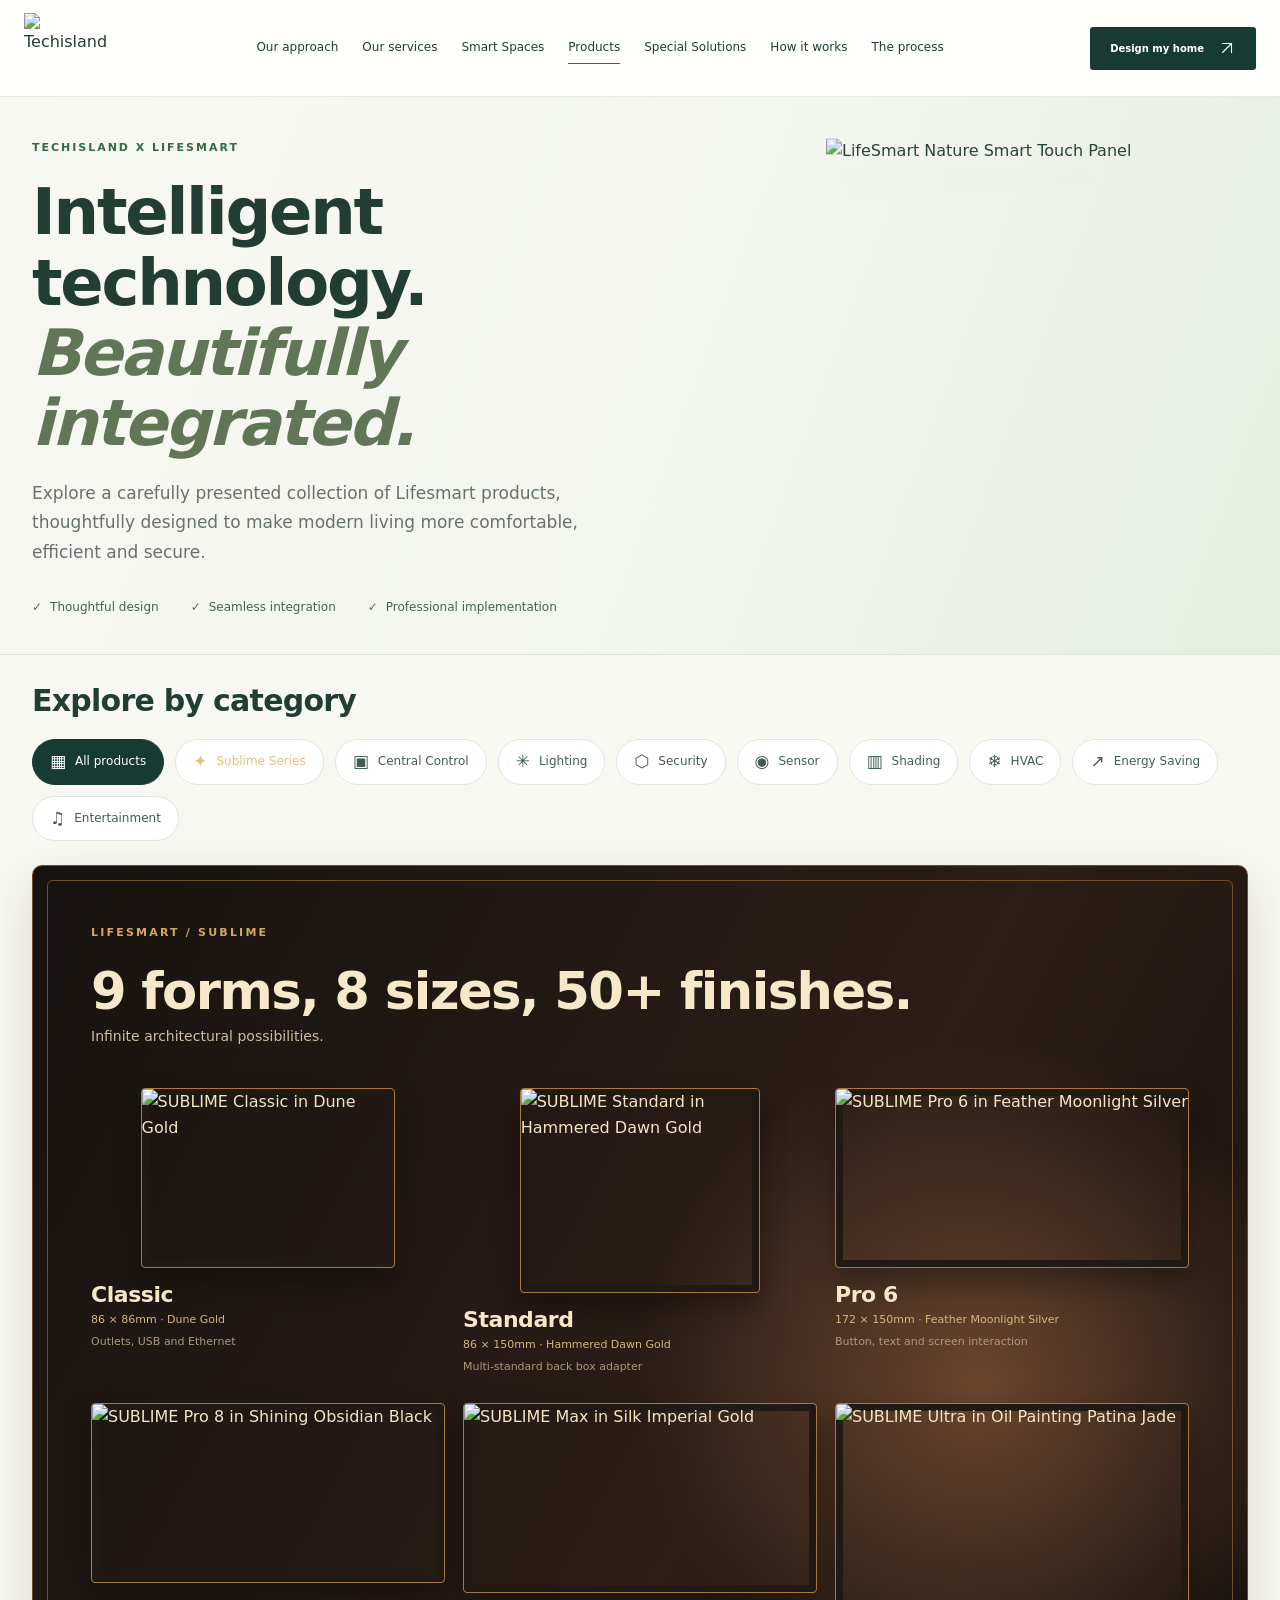
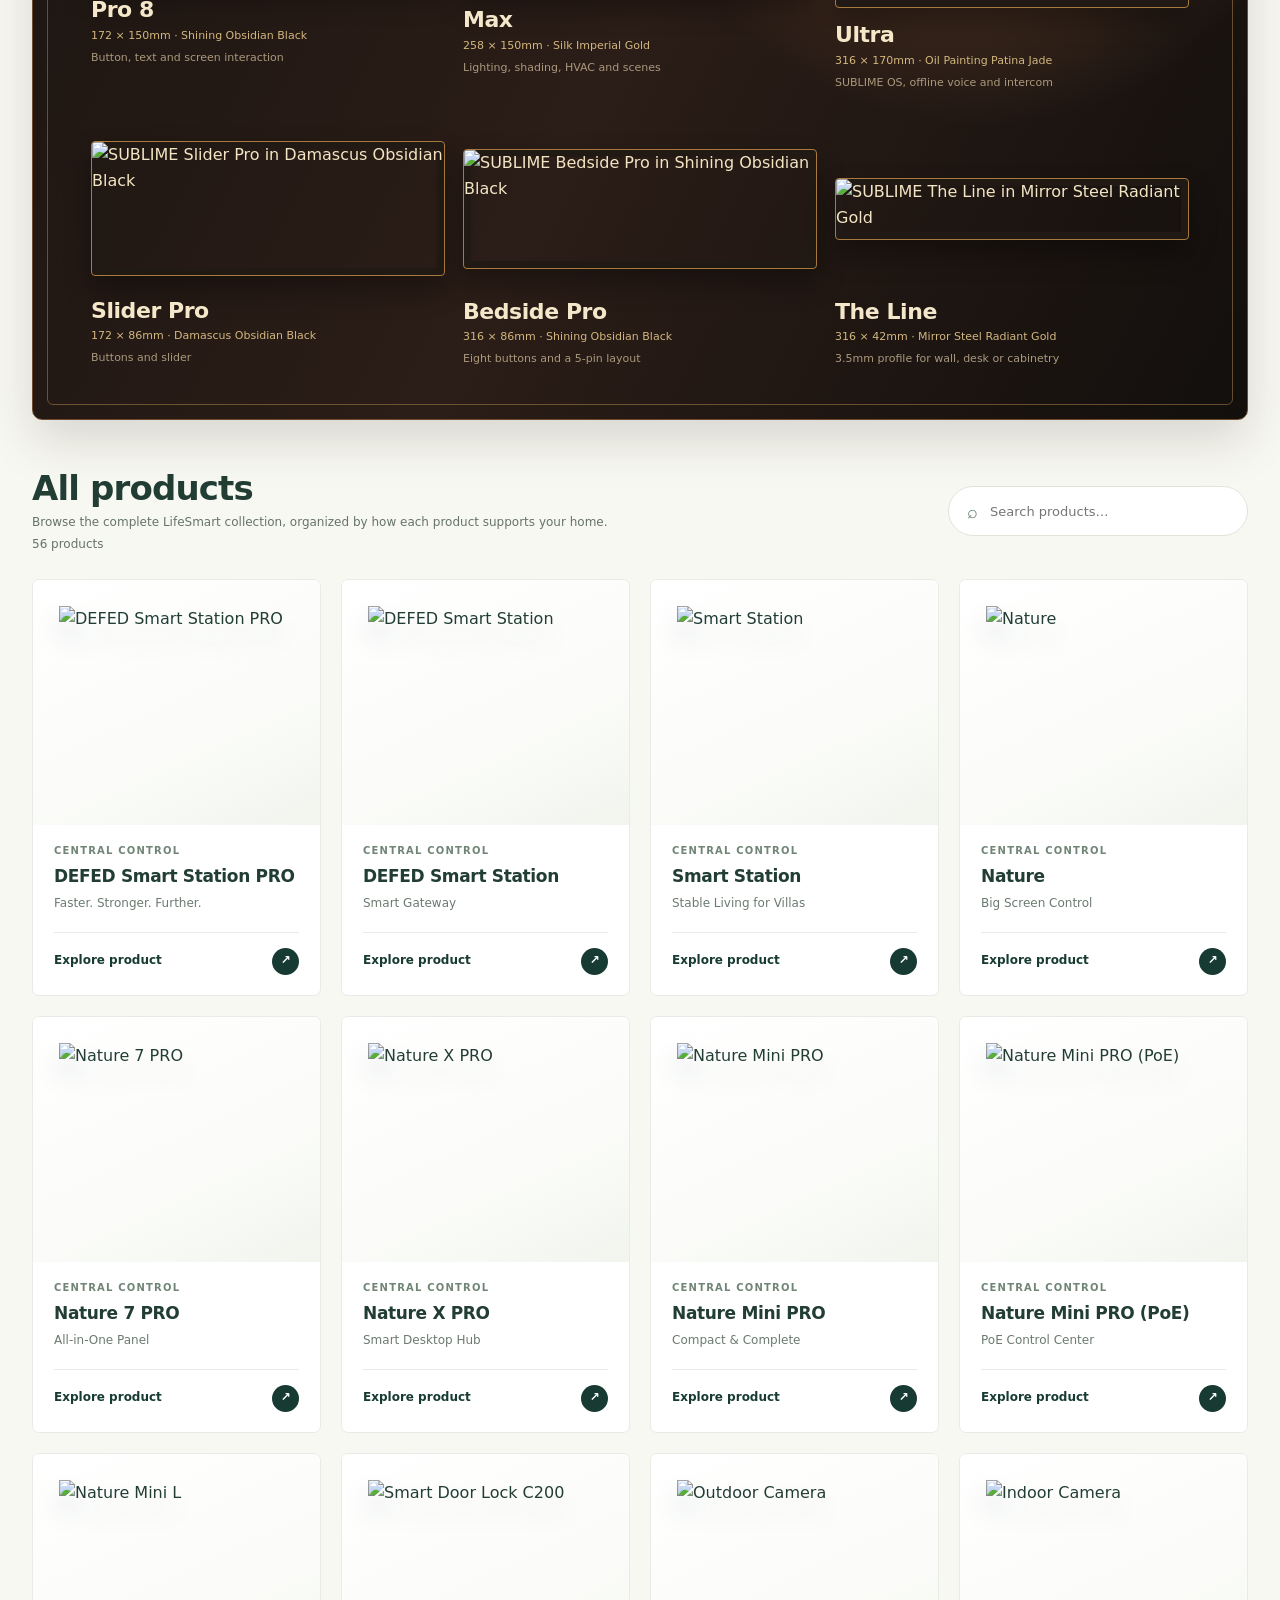
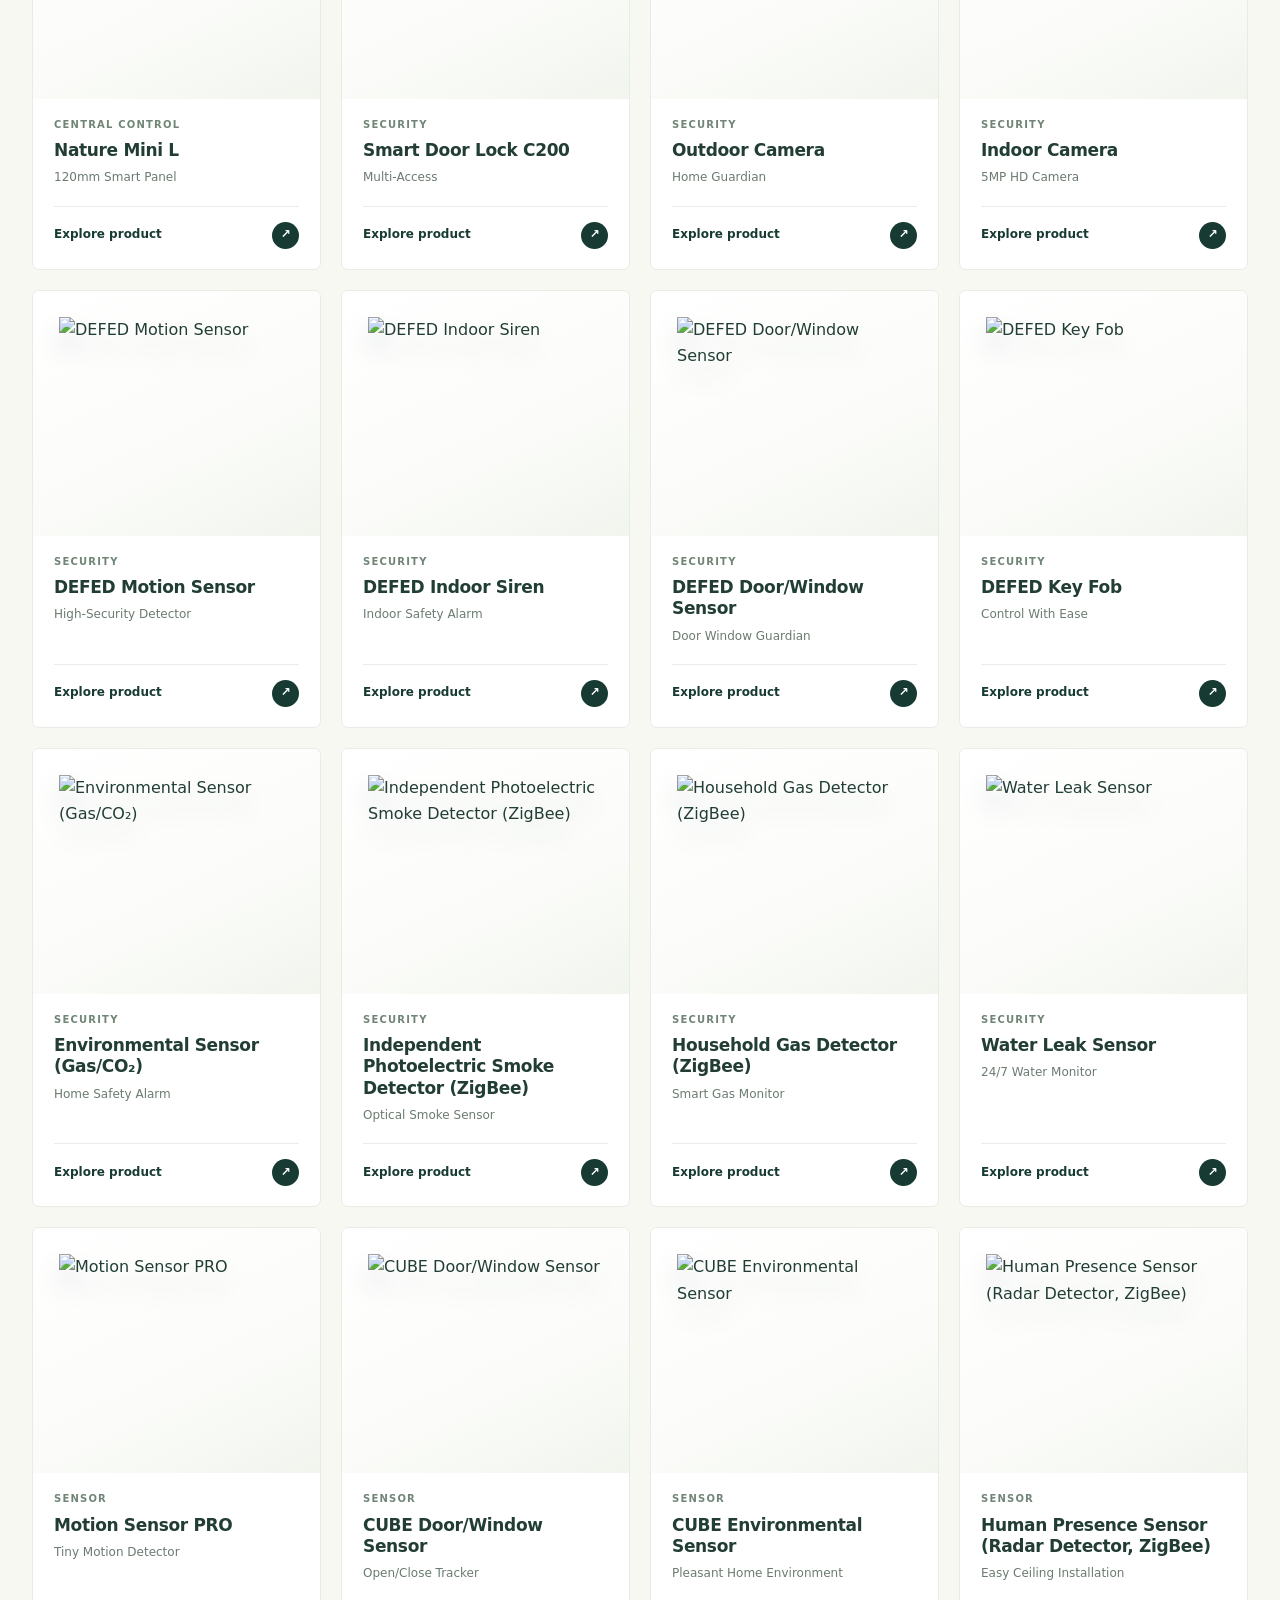
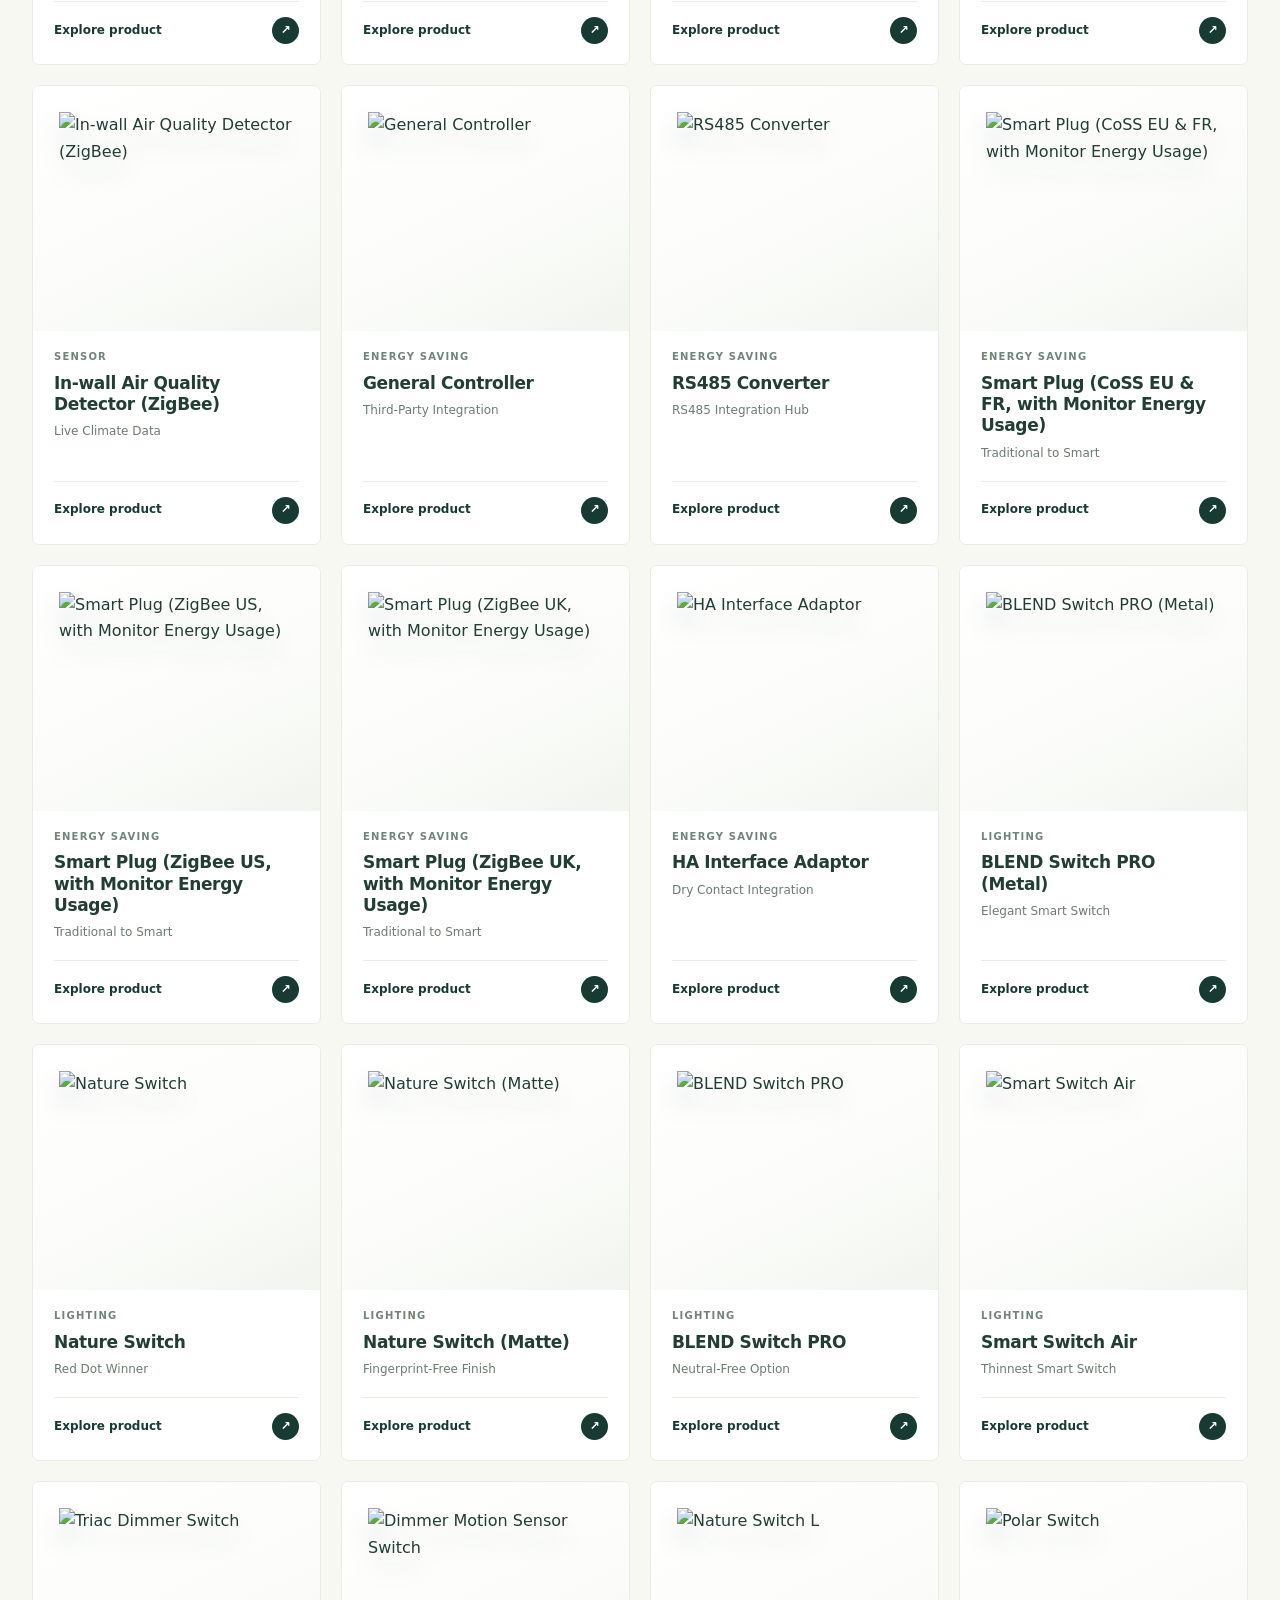
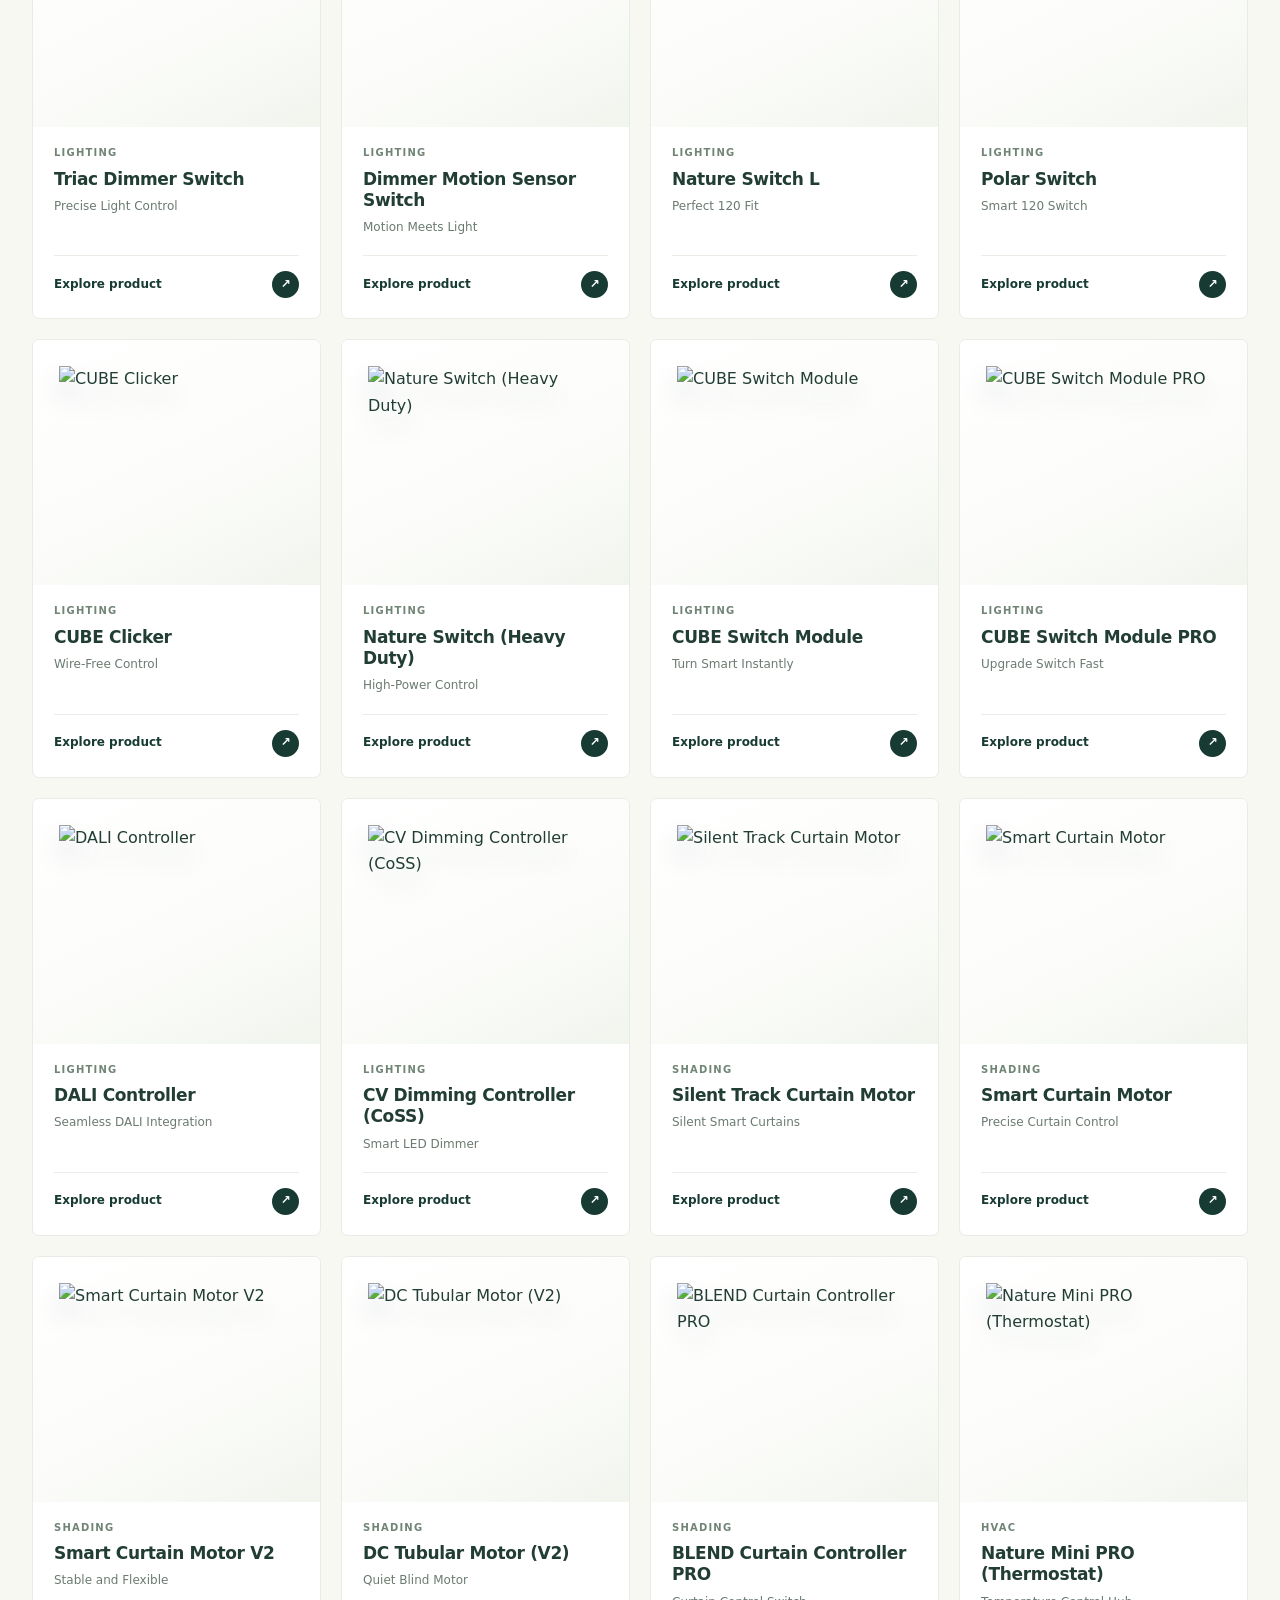
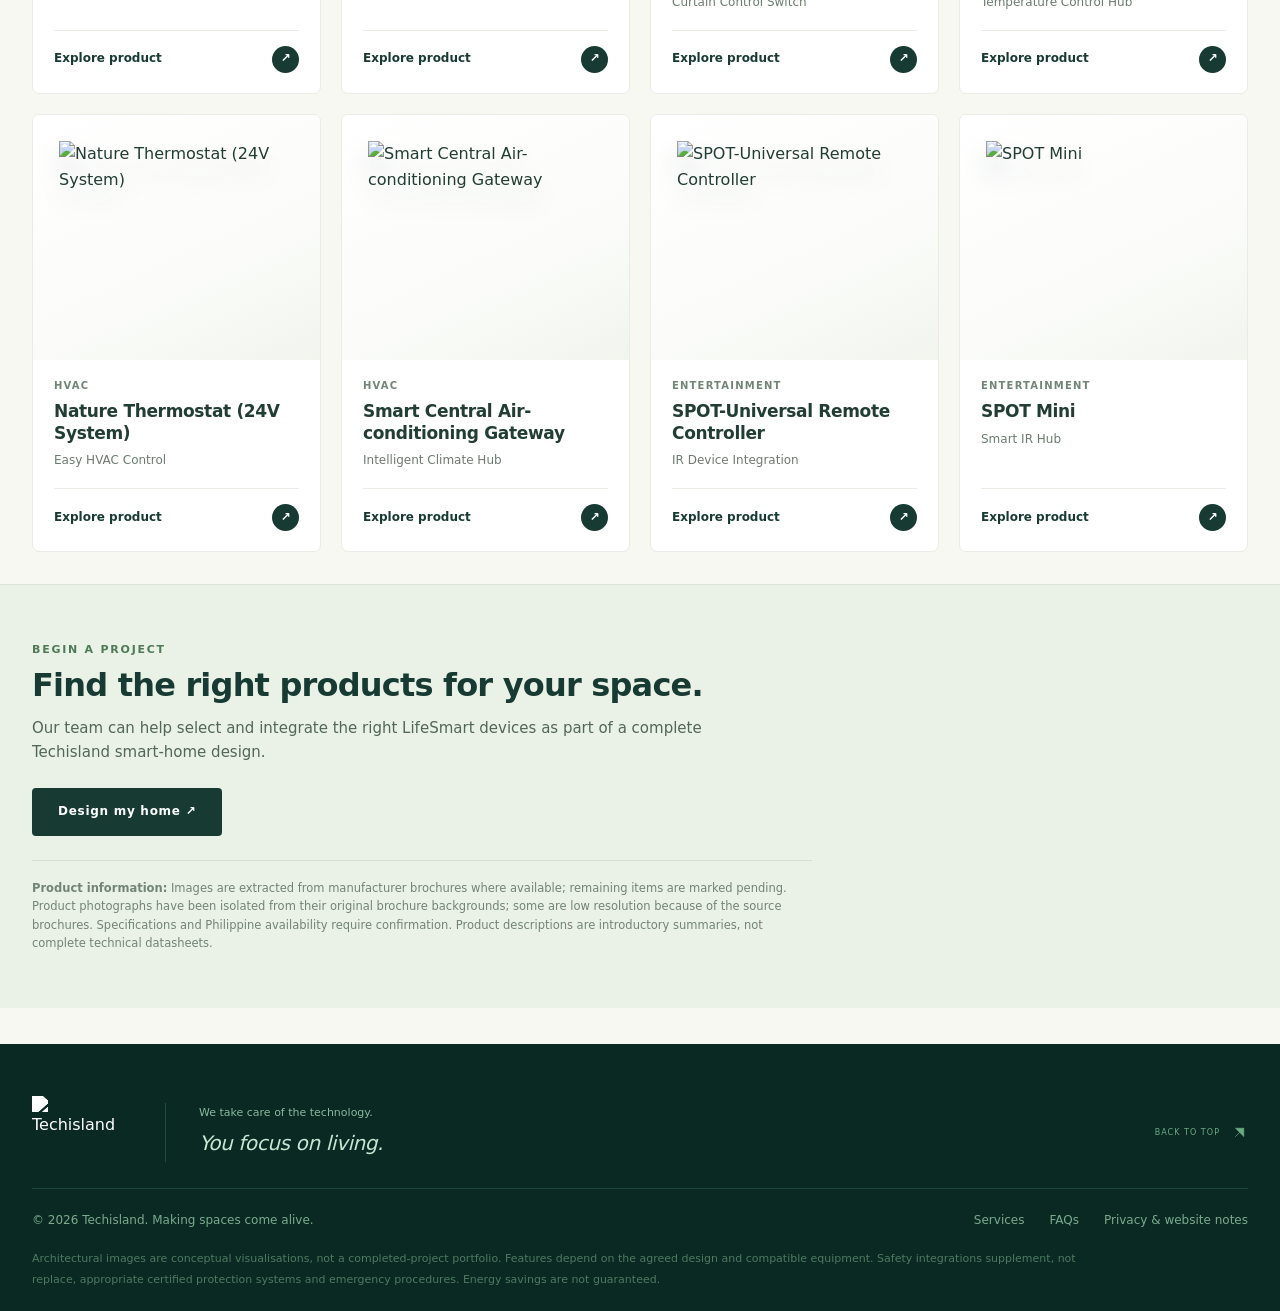
==== commit b4499361: "chore: fix site-footer and modify minor ui changes" ====
--- a/products/index.html
+++ b/products/index.html
@@ -29,10 +29,7 @@
     </svg>
     <header class="site-header">
       <div class="nav-shell">
-        <a
-          class="brand"
-          href="../"
-          aria-label="Techisland Smarthome, home"
+        <a class="brand" href="../" aria-label="Techisland Smarthome, home"
           ><img
             src="../assets/logo.png"
             alt="Techisland"
@@ -56,9 +53,7 @@
               <use href="#i-up-right"></use></svg
           ></a>
         </nav>
-        <a
-          class="button button-forest nav-cta"
-          href="../#consultation"
+        <a class="button button-forest nav-cta" href="../#consultation"
           >Design my home
           <svg class="icon" aria-hidden="true">
             <use href="#i-up-right"></use></svg
@@ -81,7 +76,10 @@
       />
       <div class="wrap">
         <div class="eyebrow">Techisland x Lifesmart</div>
-        <h1>Intelligent technology.<br />Beautifully integrated.</h1>
+        <h1>
+          Intelligent technology.<br />
+          <em>Beautifully integrated.</em>
+        </h1>
         <p>
           Explore a carefully presented collection of Lifesmart products,
           thoughtfully designed to make modern living more comfortable,
@@ -1750,9 +1748,7 @@
             Our team can help select and integrate the right LifeSmart devices
             as part of a complete Techisland smart-home design.
           </p>
-          <a class="consult-cta" href="../#consultation">
-            Design my home ↗
-          </a>
+          <a class="consult-cta" href="../#consultation"> Design my home ↗ </a>
           <p class="disclaimer">
             <strong>Product information:</strong> Images are extracted from
             manufacturer brochures where available; remaining items are marked
@@ -1768,11 +1764,7 @@
     <footer class="site-footer">
       <div class="wrap">
         <div class="footer-top">
-          <a
-            href="../"
-            class="footer-brand"
-            aria-label="Techisland home"
-          >
+          <a href="../" class="footer-brand" aria-label="Techisland home">
             <img
               src="../assets/logo.png"
               width="650"
--- a/css/header.css
+++ b/css/header.css
@@ -412,7 +412,7 @@
 
 .footer-disclaimer {
   font-size: 11px;
-  color: #4e7a62;
+  color: #88b49a;
   line-height: 1.9;
   margin: 18px 0 0;
   max-width: 1060px;
@@ -492,8 +492,8 @@
   position: absolute;
   top: 15px;
   right: 15px;
-  width: 35px;
-  height: 35px;
+  width: 44px;
+  height: 44px;
   background: #e9efdf;
   border: 0;
   cursor: pointer;
@@ -502,6 +502,10 @@
   border-radius: 50%;
   z-index: 2;
   color: var(--forest, #102a20);
+  transition: background-color 0.15s ease;
+}
+.dialog-close:hover {
+  background: #d8e4c8;
 }
 .dialog-close .icon {
   height: 17px;
@@ -555,8 +559,8 @@
     font-size: 28px;
   }
   .dialog-close {
-    width: 31px;
-    height: 31px;
+    width: 44px;
+    height: 44px;
     top: 10px;
     right: 10px;
   }
--- a/css/products.css
+++ b/css/products.css
@@ -47,6 +47,9 @@
   width: min(1260px, calc(100% - 64px));
   margin: auto;
 }
+.wrap h1 em {
+  color: #617656;
+}
 .catalog-hero {
   background: linear-gradient(112deg, #f7f8f2 4%, #f0f4ea 64%, #e4eee1 100%);
   padding: 42px 0 36px;
@@ -59,6 +62,7 @@
   text-transform: uppercase;
   color: var(--green);
 }
+
 .catalog-hero h1 {
   font-family: var(--font-primary);
   font-size: clamp(45px, 5vw, 72px);
@@ -517,13 +521,13 @@
 }
 .site-footer {
   background: #0a2922;
-  padding: 48px 0 27px;
+  padding: 32px 0 20px;
 }
 .footer-top {
   display: flex;
   align-items: center;
   gap: 45px;
-  padding-bottom: 35px;
+  padding-bottom: 20px;
   border-bottom: 1px solid #1e4a3a;
 }
 .footer-brand img {
@@ -555,7 +559,9 @@
   color: #6aab85;
   text-decoration: none;
   cursor: pointer;
-  transition: color 0.2s ease, transform 0.2s ease;
+  transition:
+    color 0.2s ease,
+    transform 0.2s ease;
 }
 .back-top:hover {
   color: #c8e6d4;
@@ -698,7 +704,10 @@
   font-weight: 500;
   padding: 10px 18px;
   border-radius: 4px;
-  transition: background 0.15s ease, border-color 0.15s ease, color 0.15s ease;
+  transition:
+    background 0.15s ease,
+    border-color 0.15s ease,
+    color 0.15s ease;
   text-decoration: none;
   white-space: nowrap;
 }
@@ -999,7 +1008,6 @@
   }
 }
 
-
 .modal-links .modal-btn-accent {
   background: var(--lime);
   color: var(--deep);
@@ -1008,4 +1016,4 @@
 }
 .modal-links .modal-btn-accent:hover {
   background: #c5db9a;
-}+}
